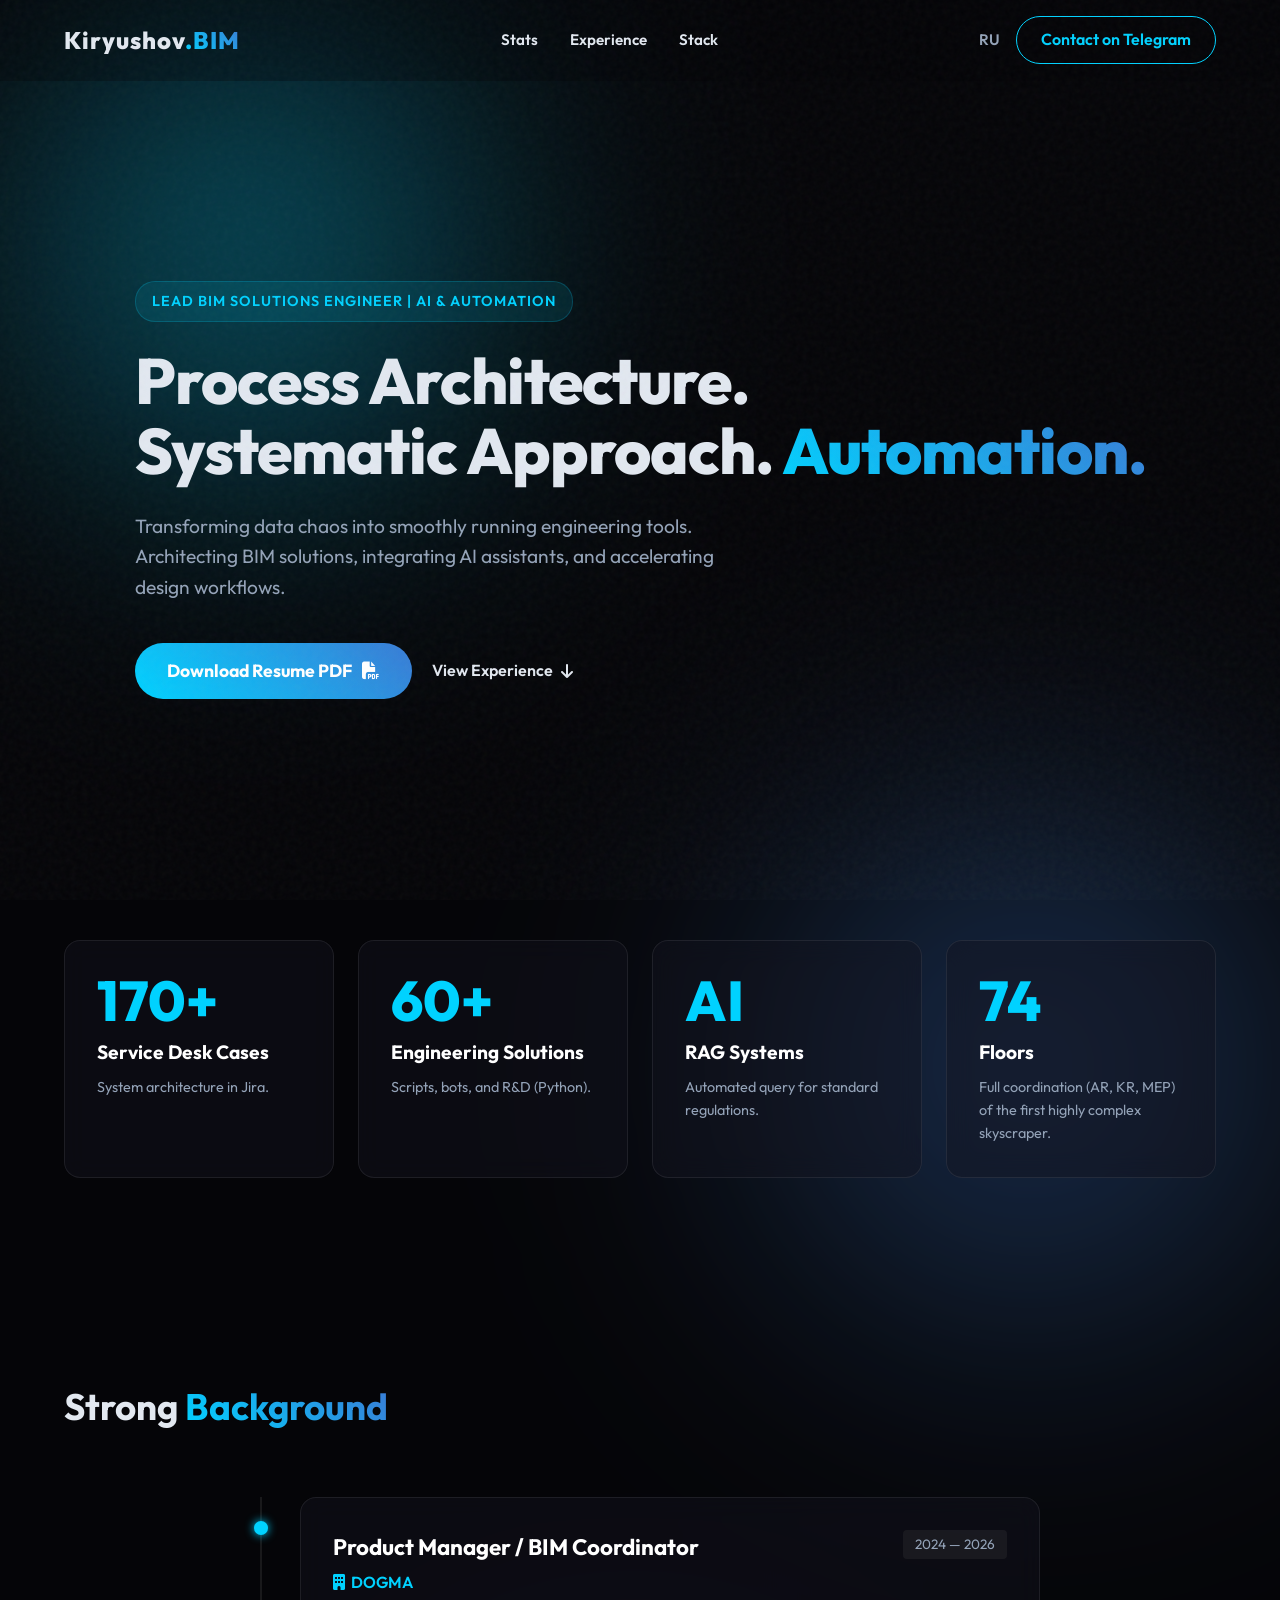
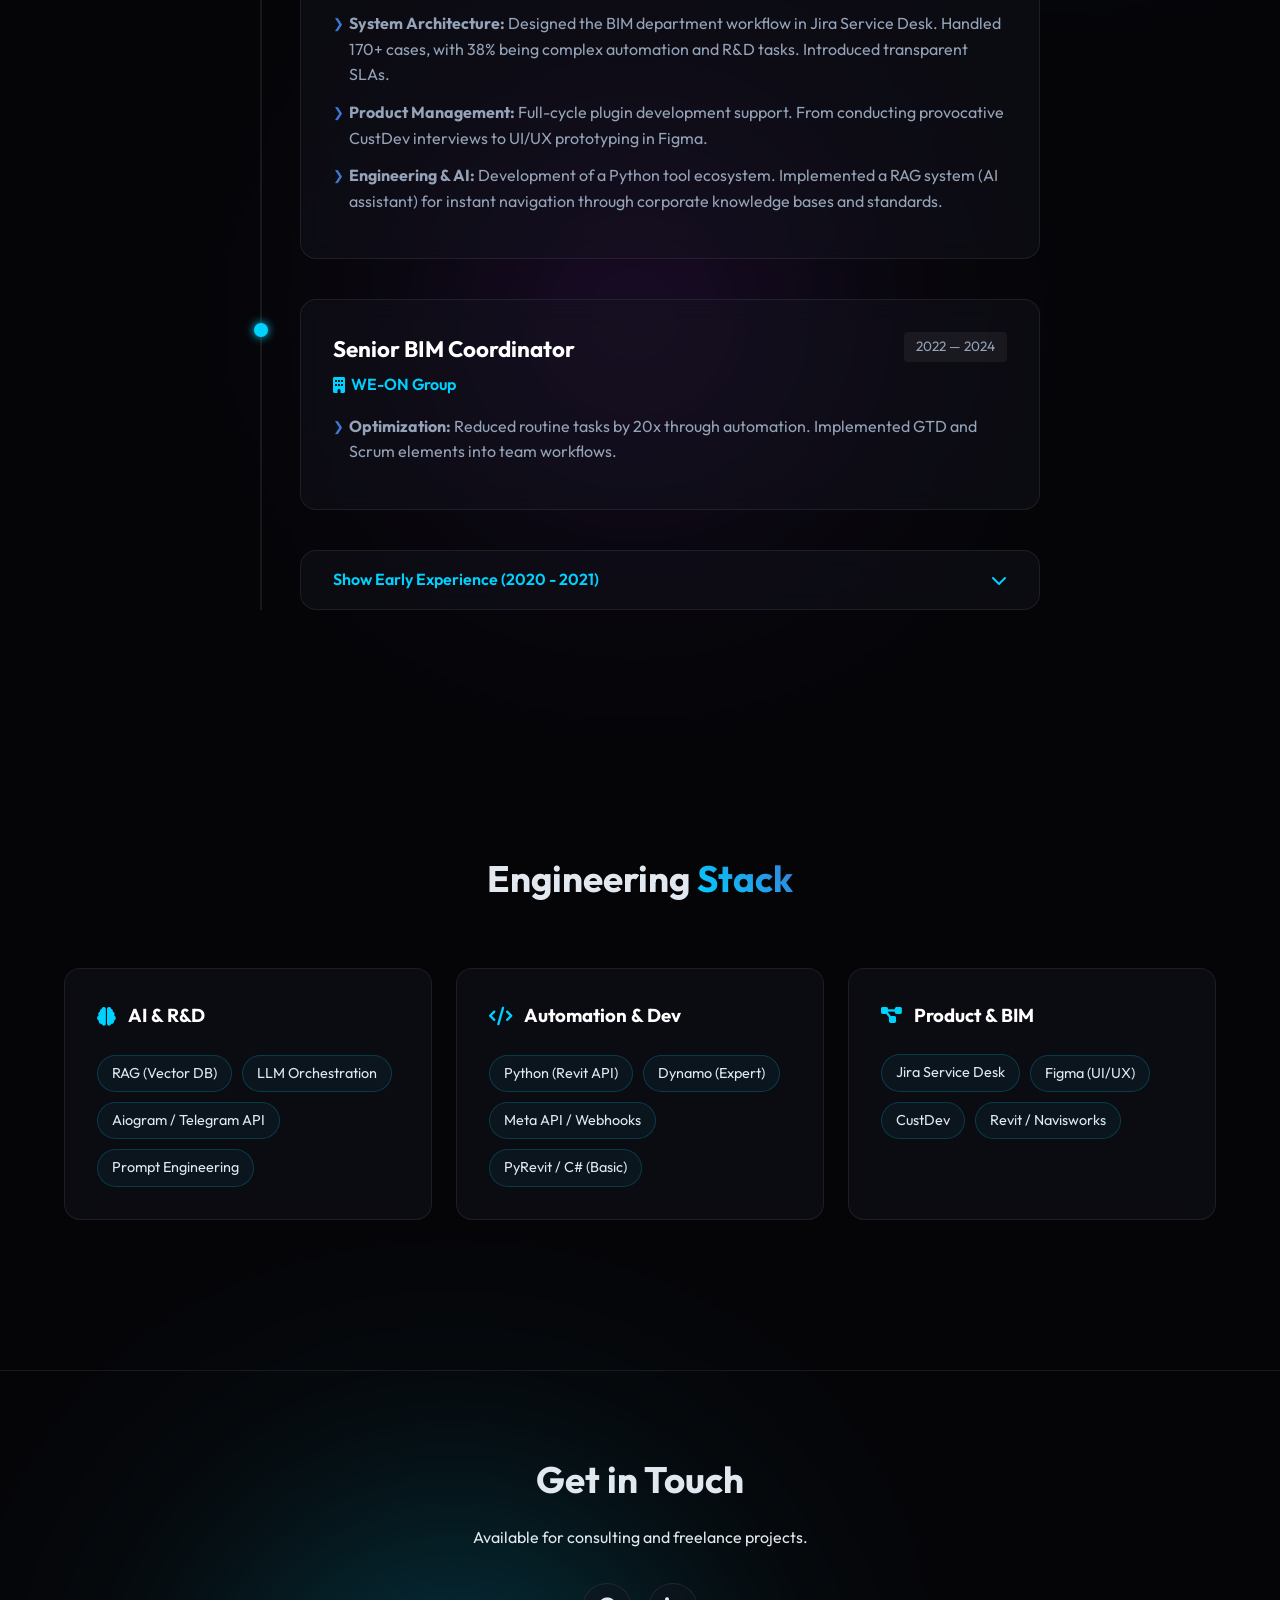
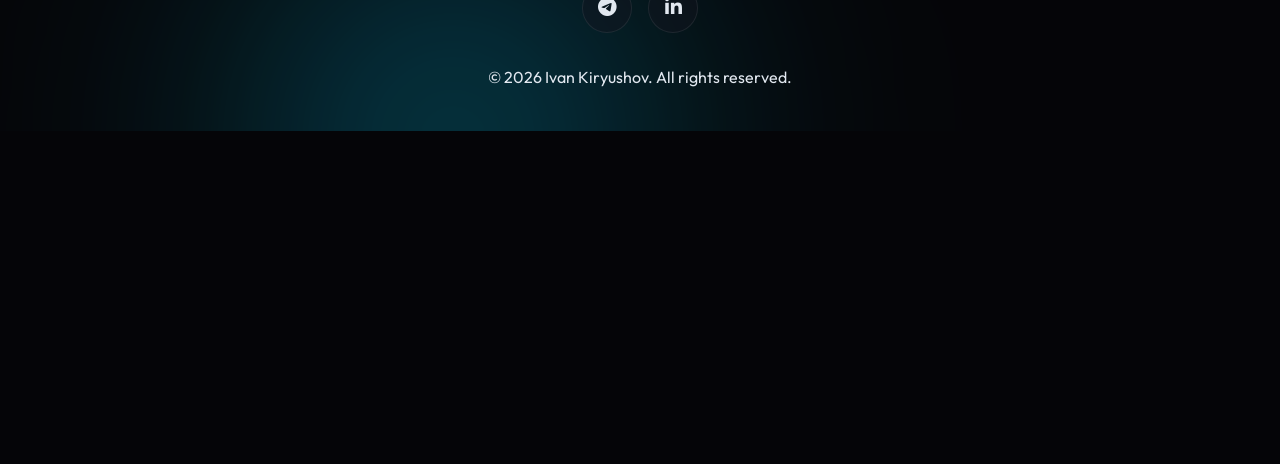
==== en.html @ 95cee2b0 "Enhance visual fx, add noise overlay, fix mobile layout" ====
<!DOCTYPE html>
<html lang="en">

<head>
    <meta charset="UTF-8">
    <meta name="viewport" content="width=device-width, initial-scale=1.0">
    <title>Ivan Kiryushov | Lead BIM Solutions Engineer</title>
    <meta name="description"
        content="Transforming data chaos into efficient BIM systems. Expert in automation and system architecture.">
    <link rel="preconnect" href="https://fonts.googleapis.com">
    <link rel="preconnect" href="https://fonts.gstatic.com" crossorigin>
    <link href="https://fonts.googleapis.com/css2?family=Outfit:wght@300;400;600;800&display=swap" rel="stylesheet">
    <link rel="stylesheet" href="https://cdnjs.cloudflare.com/ajax/libs/font-awesome/6.4.0/css/all.min.css">
    <link rel="stylesheet" href="style.css">
</head>

<body>
    <div class="noise-overlay"></div>
    <!-- Фоновые градиентные пятна для Glassmorphism -->
    <div class="blob blob-1"></div>
    <div class="blob blob-2"></div>
    <div class="blob blob-3"></div>
    <div class="blob blob-4"></div>

    <nav class="glass-nav">
        <div class="container nav-content">
            <div class="logo">Kiryushov<span class="accent">.BIM</span></div>
            <div class="nav-links">
                <a href="#stats">Stats</a>
                <a href="#experience">Experience</a>
                <a href="#skills">Stack</a>
            </div>
            <div style="display: flex; gap: 16px; align-items: center;">
                <a href="index.html" class="lang-switch" style="color: var(--text-muted); text-decoration: none; font-weight: 600; font-size: 0.95rem; transition: color 0.3s;">RU</a>
                <a href="https://t.me/bimivan" target="_blank" class="btn-outline nav-contact"><span class="nav-contact-text">Contact on Telegram</span><i class="fab fa-telegram-plane nav-contact-icon" style="display: none;"></i></a>
            </div>
        </div>
    </nav>

    <header class="hero">
        <div class="container hero-content fade-up">
            <div class="badge">Lead BIM Solutions Engineer | AI & Automation</div>
            <h1>Process Architecture.<br>Systematic Approach. <span class="accent">Automation.</span></h1>
            <p class="subtitle">Transforming data chaos into smoothly running engineering tools. Architecting BIM solutions, integrating AI assistants, and accelerating design workflows.</p>
            <div class="hero-actions">
                <a href="resume.pdf" class="btn-primary" download>Download Resume PDF <i class="fas fa-file-pdf"></i></a>
                <a href="#experience" class="btn-secondary">View Experience <i class="fas fa-arrow-down"></i></a>
            </div>
        </div>
    </header>

    <section id="stats" class="stats">
        <div class="container stats-grid delay-1 fade-up">
            <div class="stat-card glass-card">
                <div class="stat-number">170+</div>
                <div class="stat-label">Service Desk Cases</div>
                <div class="stat-desc">System architecture in Jira.</div>
            </div>
            <div class="stat-card glass-card">
                <div class="stat-number">60+</div>
                <div class="stat-label">Engineering Solutions</div>
                <div class="stat-desc">Scripts, bots, and R&D (Python).</div>
            </div>
            <div class="stat-card glass-card">
                <div class="stat-number">AI</div>
                <div class="stat-label">RAG Systems</div>
                <div class="stat-desc">Automated query for standard regulations.</div>
            </div>
            <div class="stat-card glass-card">
                <div class="stat-number">74</div>
                <div class="stat-label">Floors</div>
                <div class="stat-desc">Full coordination (AR, KR, MEP) of the first highly complex skyscraper.</div>
            </div>
        </div>
    </section>

    <section id="experience" class="experience section-pad">
        <div class="container">
            <h2 class="section-title fade-up">Strong <span class="accent">Background</span></h2>

            <div class="timeline">
                <div class="timeline-item fade-up">
                    <div class="timeline-dot"></div>
                    <div class="glass-card timeline-content">
                        <div class="job-header">
                            <div>
                                <h3>Product Manager / BIM Coordinator</h3>
                                <div class="company"><i class="fas fa-building"></i> DOGMA</div>
                            </div>
                            <div class="period">2024 — 2026</div>
                        </div>
                        <ul class="job-details">
                            <li><strong>System Architecture:</strong> Designed the BIM department workflow in Jira Service Desk. Handled 170+ cases, with 38% being complex automation and R&D tasks. Introduced transparent SLAs.</li>
                            <li><strong>Product Management:</strong> Full-cycle plugin development support. From conducting provocative CustDev interviews to UI/UX prototyping in Figma.</li>
                            <li><strong>Engineering & AI:</strong> Development of a Python tool ecosystem. Implemented a RAG system (AI assistant) for instant navigation through corporate knowledge bases and standards.</li>
                        </ul>
                    </div>
                </div>

                <div class="timeline-item fade-up">
                    <div class="timeline-dot"></div>
                    <div class="glass-card timeline-content">
                        <div class="job-header">
                            <div>
                                <h3>Senior BIM Coordinator</h3>
                                <div class="company"><i class="fas fa-building"></i> WE-ON Group</div>
                            </div>
                            <div class="period">2022 — 2024</div>
                        </div>
                        <ul class="job-details">
                            <li><strong>Optimization:</strong> Reduced routine tasks by 20x through automation. Implemented GTD and Scrum elements into team workflows.</li>
                        </ul>
                    </div>
                </div>

                <details class="timeline-item timeline-details" style="cursor: pointer;">
                    <summary class="glass-card" style="padding: 16px 32px; list-style: none; font-weight: 600; color: var(--accent-blue); display: flex; justify-content: space-between; align-items: center;">
                        <span>Show Early Experience (2020 - 2021)</span>
                        <i class="fas fa-chevron-down"></i>
                    </summary>
                    <div style="margin-top: 20px;">
                        <div class="timeline-dot" style="top: 24px;"></div>
                        <div class="glass-card timeline-content">
                            <div class="job-header">
                                <div>
                                    <h3>BIM Coordinator</h3>
                                    <div class="company"><i class="fas fa-city"></i> Severin Development</div>
                                </div>
                                <div class="period">2020 — 2021</div>
                            </div>
                            <ul class="job-details">
                                <li><strong>Complex Modeling:</strong> Coordination of a 74-story tower (AR, KR, MEP) in Moscow City.</li>
                                <li><strong>R&D / Team Leading:</strong> Development of Scan-to-BIM workflows (point clouds). Task distribution management.</li>
                            </ul>
                        </div>
                    </div>
                </details>
            </div>
        </div>
    </section>

    <section id="skills" class="skills section-pad">
        <div class="container fade-up">
            <h2 class="section-title text-center">Engineering <span class="accent">Stack</span></h2>
            <div class="skills-grid">
                <!-- AI & Automation -->
                <div class="glass-card skill-category">
                    <h3><i class="fas fa-brain"></i> AI & R&D</h3>
                    <div class="skill-tags">
                        <span>RAG (Vector DB)</span>
                        <span>LLM Orchestration</span>
                        <span>Aiogram / Telegram API</span>
                        <span>Prompt Engineering</span>
                    </div>
                </div>
                <!-- Core Dev -->
                <div class="glass-card skill-category">
                    <h3><i class="fas fa-code"></i> Automation & Dev</h3>
                    <div class="skill-tags">
                        <span>Python (Revit API)</span>
                        <span>Dynamo (Expert)</span>
                        <span>Meta API / Webhooks</span>
                        <span>PyRevit / C# (Basic)</span>
                    </div>
                </div>
                <!-- Management -->
                <div class="glass-card skill-category">
                    <h3><i class="fas fa-project-diagram"></i> Product & BIM</h3>
                    <div class="skill-tags">
                        <span>Jira Service Desk</span>
                        <span>Figma (UI/UX)</span>
                        <span>CustDev</span>
                        <span>Revit / Navisworks</span>
                    </div>
                </div>
            </div>
        </div>
    </section>


    <footer class="footer">
        <div class="container footer-content fade-up">
            <div class="footer-cta">
                <h2>Get in Touch</h2>
                <p>Available for consulting and freelance projects.</p>
            </div>
            <div class="social-links">
                <a href="https://t.me/bimivan" target="_blank" class="glass-icon"><i
                        class="fab fa-telegram-plane"></i></a>
                <a href="https://www.linkedin.com/in/ivan-kiryushov-5489a4198/" target="_blank" class="glass-icon"><i
                        class="fab fa-linkedin-in"></i></a>
            </div>
            <div class="copyright">© 2026 Ivan Kiryushov. All rights reserved.</div>
        </div>
    </footer>


    <script src="app.js"></script>
</body>

</html>
---- style.css ----
:root {
    --bg-primary: #050508;
    --accent-blue: #00d2ff;
    --accent-teal: #3a7bd5;
    --text-main: #e2e8f0;
    --text-muted: #94a3b8;
    --glass-border: rgba(255, 255, 255, 0.08);
    --glass-bg: rgba(20, 22, 32, 0.45);
}

* { margin: 0; padding: 0; box-sizing: border-box; }

body {
    font-family: 'Outfit', sans-serif;
    background-color: var(--bg-primary);
    color: var(--text-main);
    line-height: 1.6;
    overflow-x: hidden;
    position: relative;
}

html {
    scroll-behavior: smooth;
    scroll-padding-top: 100px;
    overflow-x: hidden;
    width: 100%;
}

.noise-overlay {
    position: fixed;
    top: 0; left: 0; width: 100vw; height: 100vh;
    pointer-events: none;
    z-index: 9999;
    opacity: 0.04;
    background-image: url("data:image/svg+xml,%3Csvg viewBox='0 0 200 200' xmlns='http://www.w3.org/2000/svg'%3E%3Cfilter id='noiseFilter'%3E%3CfeTurbulence type='fractalNoise' baseFrequency='0.8' numOctaves='3' stitchTiles='stitch'/%3E%3C/filter%3E%3Crect width='100%25' height='100%25' filter='url(%23noiseFilter)'/%3E%3C/svg%3E");
}

/* Background animated blobs for Premium Glassmorphism */
.blob {
    position: absolute;
    filter: blur(120px);
    z-index: -1;
    opacity: 0.8;
    mix-blend-mode: screen;
    pointer-events: none;
}

.blob-1 {
    top: -100px; 
    left: -100px; 
    width: 700px; 
    height: 700px;
    background: radial-gradient(circle, rgba(0, 210, 255, 0.55) 0%, transparent 70%);
    animation: move-1 25s infinite alternate;
}

.blob-2 {
    top: 20%; 
    right: -150px; 
    width: 800px; 
    height: 800px;
    background: radial-gradient(circle, rgba(58, 123, 213, 0.5) 0%, transparent 70%);
    animation: move-2 30s infinite alternate-reverse;
}

.blob-3 {
    bottom: -10%; 
    left: 10%; 
    width: 650px; 
    height: 650px;
    background: radial-gradient(circle, rgba(0, 210, 255, 0.45) 0%, transparent 70%);
    animation: move-3 20s infinite alternate;
}

.blob-4 {
    top: 50%; 
    left: 30%; 
    width: 500px; 
    height: 500px;
    background: radial-gradient(circle, rgba(142, 45, 226, 0.35) 0%, transparent 70%);
    animation: move-1 18s infinite alternate-reverse;
}

@keyframes move-1 {
    0% { transform: translate(0, 0) scale(1) rotate(0deg); }
    100% { transform: translate(100px, 50px) scale(1.2) rotate(45deg); }
}

@keyframes move-2 {
    0% { transform: translate(0, 0) scale(1.1); }
    100% { transform: translate(-150px, 100px) scale(0.9); }
}

@keyframes move-3 {
    0% { transform: translate(0, 100px) scale(0.8); }
    100% { transform: translate(50px, -50px) scale(1.1); }
}


.container { max-width: 1200px; margin: 0 auto; padding: 0 24px; }

.accent {
    color: var(--accent-blue);
    background: -webkit-linear-gradient(45deg, var(--accent-blue), var(--accent-teal));
    -webkit-background-clip: text;
    -webkit-text-fill-color: transparent;
}

h1 { font-size: clamp(2.5rem, 5vw, 4.5rem); font-weight: 800; line-height: 1.1; margin-bottom: 24px; letter-spacing: -1px; }
h2 { font-size: 2.3rem; font-weight: 700; margin-bottom: 40px; }
.section-title { margin-bottom: 60px; }
.text-center { text-align: center; }

/* Glassmorphism Cards */
.glass-card {
    background: var(--glass-bg);
    backdrop-filter: blur(12px);
    -webkit-backdrop-filter: blur(12px);
    border: 1px solid var(--glass-border);
    border-radius: 16px;
    padding: 32px;
    transition: transform 0.3s ease, border-color 0.3s ease, box-shadow 0.3s ease;
}

.glass-card:hover {
    transform: translateY(-5px);
    border-color: rgba(0, 210, 255, 0.3);
    box-shadow: 0 10px 30px rgba(0, 0, 0, 0.5), inset 0 0 0 1px rgba(255,255,255,0.05);
}

/* Nav */
.glass-nav {
    position: fixed; top: 0; left: 0; width: 100%; z-index: 100;
    background: rgba(5, 5, 8, 0.3); border-bottom: 1px solid transparent;
    padding: 16px 0; transition: all 0.3s ease;
}

.nav-content { display: flex; justify-content: space-between; align-items: center; }
.logo { font-size: 1.5rem; font-weight: 800; letter-spacing: 1px; }
.nav-links { display: flex; gap: 32px; }
.nav-links a { color: var(--text-main); text-decoration: none; font-size: 0.95rem; font-weight: 600; transition: color 0.2s; }
.nav-links a:hover { color: var(--accent-blue); }

/* Buttons */
.btn-outline {
    border: 1px solid var(--accent-blue); color: var(--accent-blue);
    padding: 10px 24px; border-radius: 30px; text-decoration: none; font-weight: 600; transition: all 0.3s ease;
}
.btn-outline:hover { background: rgba(0, 210, 255, 0.1); box-shadow: 0 0 15px rgba(0, 210, 255, 0.2); }

.btn-primary {
    background: linear-gradient(45deg, var(--accent-blue), var(--accent-teal));
    color: #fff; padding: 14px 32px; border-radius: 30px; text-decoration: none;
    font-weight: 700; font-size: 1.1rem; display: inline-flex; align-items: center; gap: 10px;
    transition: transform 0.2s, box-shadow 0.2s; border: none;
}
.btn-primary:hover { transform: scale(1.05); box-shadow: 0 0 20px rgba(0, 210, 255, 0.4); }

.btn-secondary { color: var(--text-main); text-decoration: none; display: inline-flex; align-items: center; gap: 8px; font-weight: 600; transition: color 0.2s; }
.btn-secondary:hover { color: var(--accent-blue); }

/* Hero Section */
.hero { min-height: 100vh; display: flex; align-items: center; padding-top: 80px; }
.badge {
    display: inline-block; padding: 8px 16px; border-radius: 20px;
    background: rgba(0, 210, 255, 0.1); color: var(--accent-blue); border: 1px solid rgba(0, 210, 255, 0.2);
    font-size: 0.9rem; font-weight: 600; text-transform: uppercase; letter-spacing: 1px; margin-bottom: 24px;
}
.subtitle { font-size: 1.2rem; color: var(--text-muted); max-width: 600px; margin-bottom: 40px; }
.hero-actions { display: flex; gap: 20px; align-items: center; }

/* Stats */
.stats { padding: 40px 0 100px; }
.stats-grid { display: grid; grid-template-columns: repeat(auto-fit, minmax(240px, 1fr)); gap: 24px; }
.stat-number { font-size: 3.5rem; font-weight: 800; color: var(--accent-blue); line-height: 1; margin-bottom: 8px; }
.stat-label { font-size: 1.2rem; font-weight: 700; margin-bottom: 8px; color: #fff; }
.stat-desc { color: var(--text-muted); font-size: 0.9rem; }

/* Experience */
.section-pad { padding: 100px 0; }
.timeline { position: relative; max-width: 800px; margin: 0 auto; }
.timeline::before { content: ''; position: absolute; top: 0; bottom: 0; left: 20px; width: 2px; background: var(--glass-border); }
.timeline-item { position: relative; padding-left: 60px; margin-bottom: 40px; }
.timeline-dot {
    position: absolute; left: 14px; top: 24px; width: 14px; height: 14px; border-radius: 50%;
    background: var(--accent-blue); box-shadow: 0 0 10px var(--accent-blue);
}
.job-header { display: flex; justify-content: space-between; align-items: flex-start; margin-bottom: 16px; flex-wrap: wrap; gap: 10px; }
.job-header h3 { font-size: 1.4rem; color: #fff; margin-bottom: 4px; }
.company { color: var(--accent-blue); font-weight: 600; display: flex; align-items: center; gap: 6px; }
.period { background: rgba(255, 255, 255, 0.05); padding: 4px 12px; border-radius: 4px; font-size: 0.85rem; color: var(--text-muted); }
.job-details { list-style-type: none; }
.job-details li { margin-bottom: 12px; color: var(--text-muted); position: relative; padding-left: 16px; }
.job-details li::before { content: '❯'; position: absolute; left: 0; color: var(--accent-teal); font-size: 0.8rem; top: 2px; }

/* Skills */
.skills-grid { display: grid; grid-template-columns: repeat(auto-fit, minmax(300px, 1fr)); gap: 24px; }
.skill-category h3 { display: flex; align-items: center; gap: 12px; margin-bottom: 24px; color: #fff; }
.skill-category h3 i { color: var(--accent-blue); }
.skill-tags { display: flex; flex-wrap: wrap; gap: 10px; }
.skill-tags span {
    background: rgba(0, 210, 255, 0.05); border: 1px solid rgba(0, 210, 255, 0.2); padding: 6px 14px;
    border-radius: 20px; font-size: 0.9rem; color: #e2e8f0; transition: all 0.2s;
}
.skill-tags span:hover { background: rgba(0, 210, 255, 0.15); border-color: var(--accent-blue); transform: translateY(-2px); }

/* Footer */
.footer { border-top: 1px solid var(--glass-border); padding: 80px 0 40px; margin-top: 50px; text-align: center; }
.footer-cta h2 { margin-bottom: 16px; }
.social-links { display: flex; justify-content: center; gap: 16px; margin: 32px 0; }
.glass-icon {
    width: 50px; height: 50px; display: flex; align-items: center; justify-content: center;
    border-radius: 50%; background: var(--glass-bg); border: 1px solid var(--glass-border);
    color: var(--text-main); font-size: 1.2rem; text-decoration: none; transition: all 0.3s ease;
}
.glass-icon:hover { color: var(--accent-blue); border-color: var(--accent-blue); transform: translateY(-3px); box-shadow: 0 5px 15px rgba(0, 210, 255, 0.2); }

/* Animations - Reveal Scroll */
.fade-up { opacity: 0; transform: translateY(30px); transition: opacity 0.8s cubic-bezier(0.16, 1, 0.3, 1), transform 0.8s cubic-bezier(0.16, 1, 0.3, 1); }
.fade-up.visible { opacity: 1; transform: translateY(0); }
.delay-1 { transition-delay: 0.2s; }

/* Responsive adjustments */
@media (max-width: 768px) {
    .nav-links { display: none; }
    .nav-contact { padding: 0; width: 44px; height: 44px; border-radius: 50%; display: flex; justify-content: center; align-items: center; border: 1px solid var(--accent-blue); }
    .nav-contact-text { display: none; }
    .nav-contact-icon { display: block !important; font-size: 1.2rem; }
    .hero { text-align: center; padding-top: 120px; }
    .subtitle { margin: 0 auto 40px; }
    .hero-actions { flex-direction: column; justify-content: center; width: 100%; }
    .hero-actions .btn-primary, .hero-actions .btn-secondary { width: 100%; justify-content: center; }
    .timeline::before { left: 0; }
    .timeline-item { padding-left: 24px; }
    .timeline-dot { left: -6px; }
    .stats-grid { grid-template-columns: 1fr; }
}
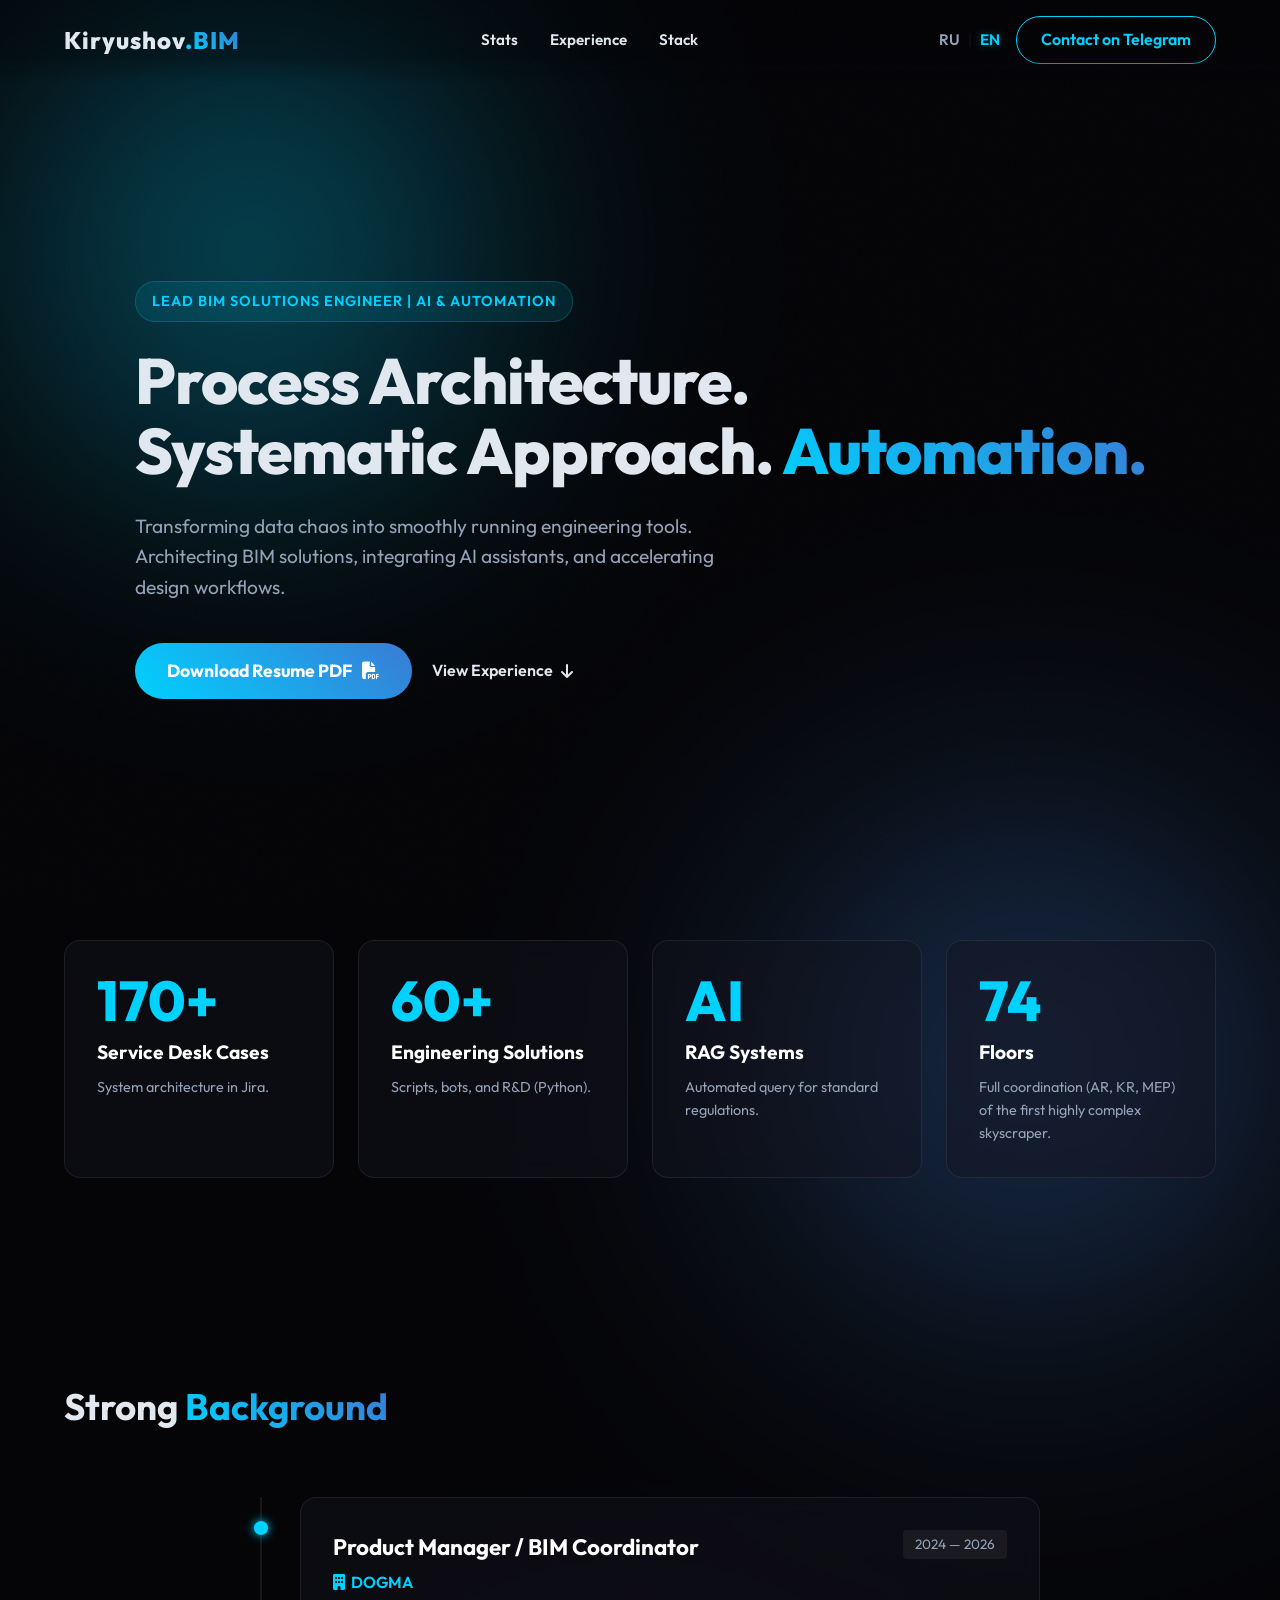
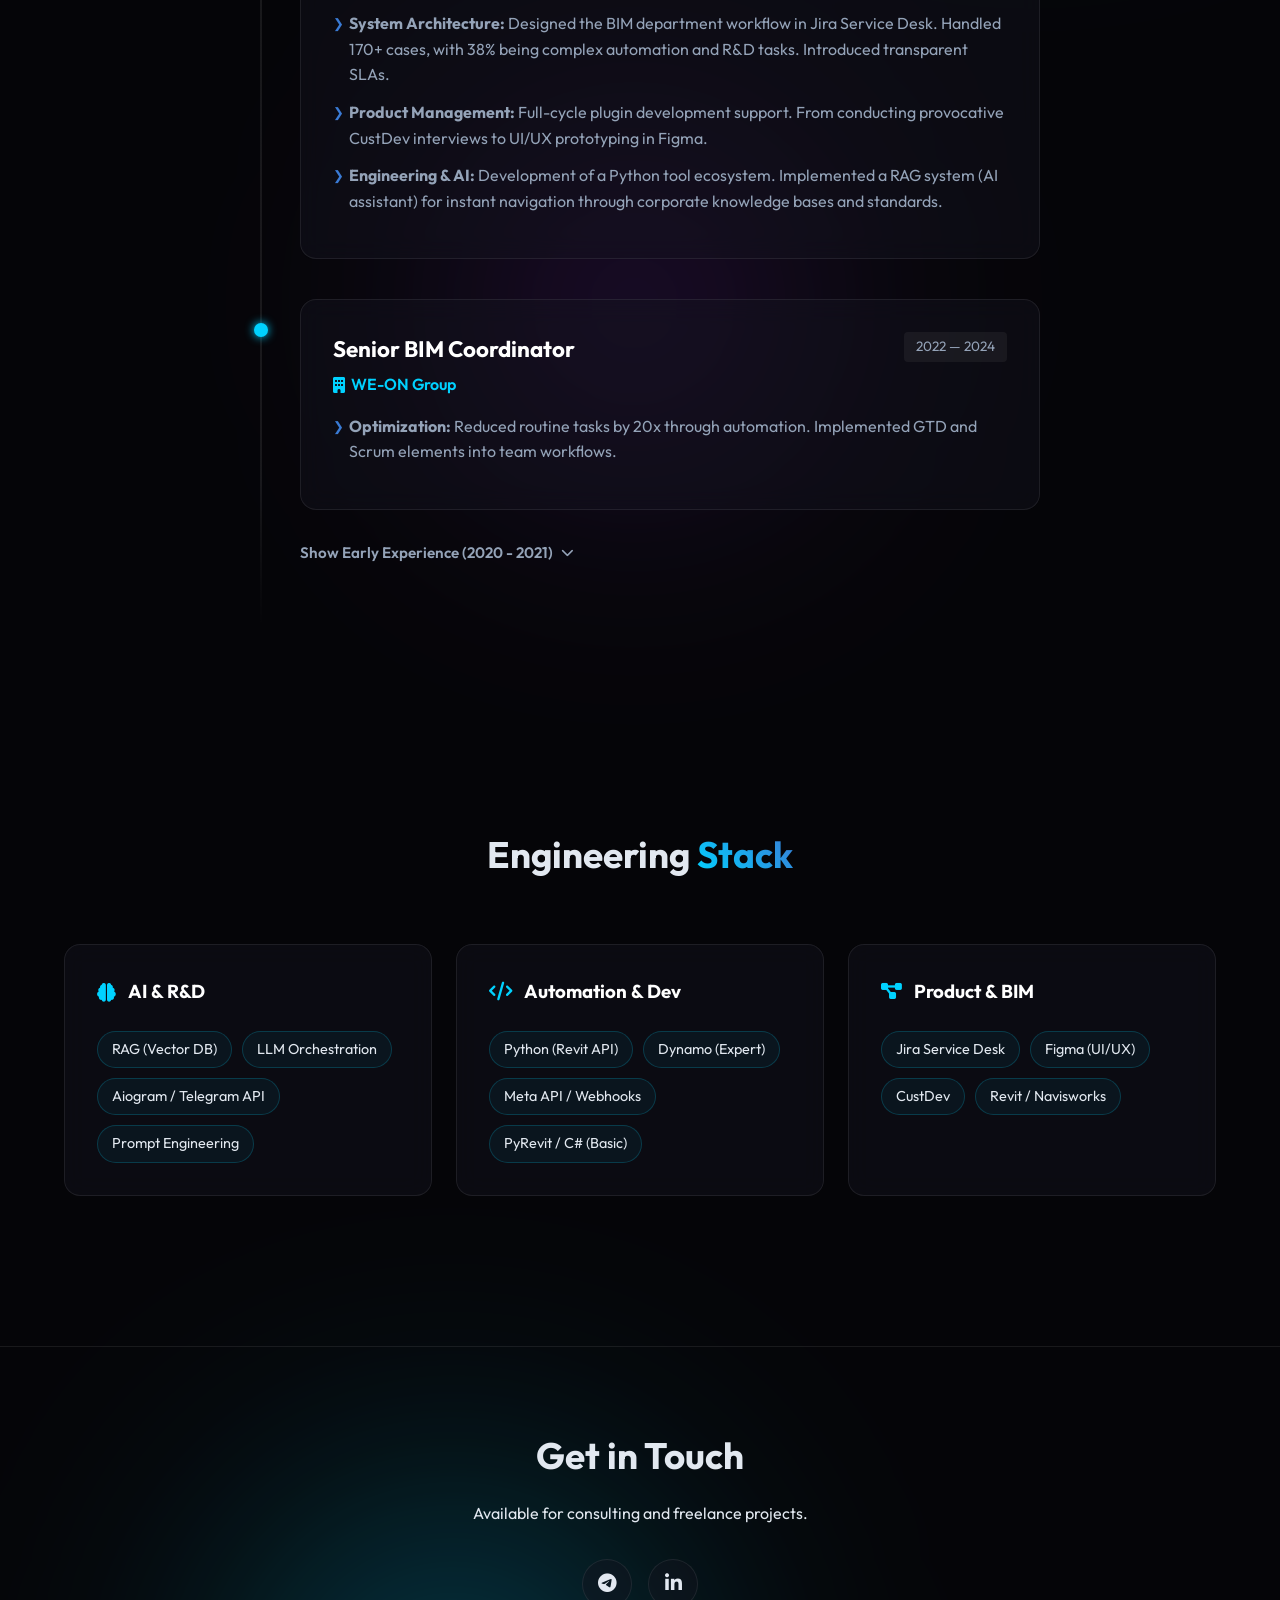
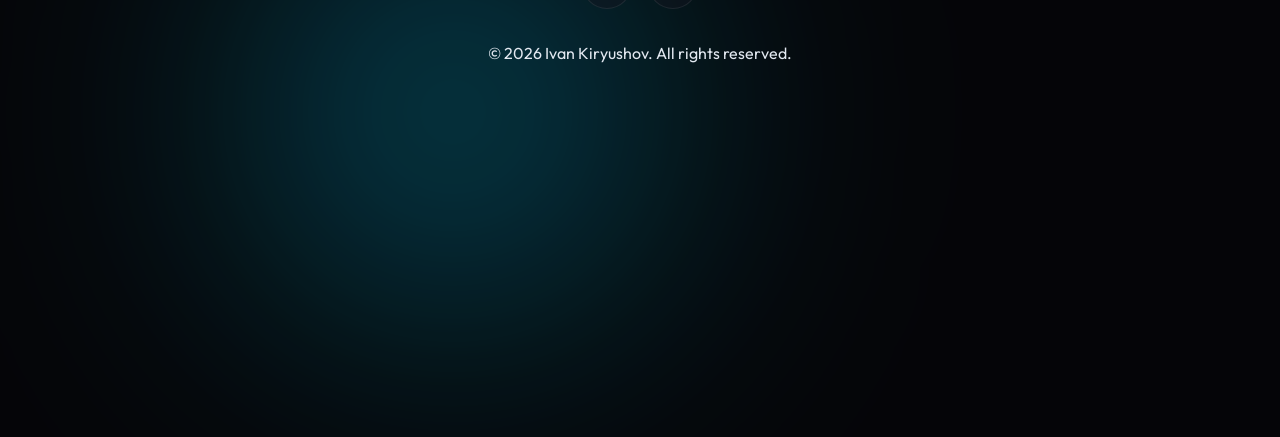
==== commit 80c4f47f: "Финальный редизайн UI: исправление скролла, облегчение блюра шапки, новый переключатель RU/EN и текс" ====
--- a/en.html
+++ b/en.html
@@ -31,7 +31,11 @@
                 <a href="#skills">Stack</a>
             </div>
             <div style="display: flex; gap: 16px; align-items: center;">
-                <a href="index.html" class="lang-switch" style="color: var(--text-muted); text-decoration: none; font-weight: 600; font-size: 0.95rem; transition: color 0.3s;">RU</a>
+                <div class="lang-switch-container">
+                    <a href="index.html" class="lang-link">RU</a>
+                    <span class="lang-sep">|</span>
+                    <a href="en.html" class="lang-link active">EN</a>
+                </div>
                 <a href="https://t.me/bimivan" target="_blank" class="btn-outline nav-contact"><span class="nav-contact-text">Contact on Telegram</span><i class="fab fa-telegram-plane nav-contact-icon" style="display: none;"></i></a>
             </div>
         </div>
@@ -113,12 +117,12 @@
                     </div>
                 </div>
 
-                <details class="timeline-item timeline-details" style="cursor: pointer;">
-                    <summary class="glass-card" style="padding: 16px 32px; list-style: none; font-weight: 600; color: var(--accent-blue); display: flex; justify-content: space-between; align-items: center;">
+                <details class="timeline-item timeline-details" style="cursor: pointer; margin-top: -10px;">
+                    <summary style="list-style: none; color: var(--text-muted); font-weight: 600; font-size: 0.95rem; transition: color 0.3s; display: inline-flex; align-items: center; gap: 8px;" onmouseover="this.style.color='var(--accent-blue)'" onmouseout="this.style.color='var(--text-muted)'">
                         <span>Show Early Experience (2020 - 2021)</span>
-                        <i class="fas fa-chevron-down"></i>
+                        <i class="fas fa-chevron-down" style="font-size: 0.8rem;"></i>
                     </summary>
-                    <div style="margin-top: 20px;">
+                    <div style="margin-top: 24px;">
                         <div class="timeline-dot" style="top: 24px;"></div>
                         <div class="glass-card timeline-content">
                             <div class="job-header">
--- a/style.css
+++ b/style.css
@@ -10,20 +10,19 @@
 
 * { margin: 0; padding: 0; box-sizing: border-box; }
 
+html {
+    scroll-behavior: smooth;
+    scroll-padding-top: 100px;
+}
+
 body {
     font-family: 'Outfit', sans-serif;
     background-color: var(--bg-primary);
     color: var(--text-main);
     line-height: 1.6;
     overflow-x: hidden;
+    max-width: 100vw;
     position: relative;
-}
-
-html {
-    scroll-behavior: smooth;
-    scroll-padding-top: 100px;
-    overflow-x: hidden;
-    width: 100%;
 }
 
 .noise-overlay {
@@ -31,8 +30,9 @@
     top: 0; left: 0; width: 100vw; height: 100vh;
     pointer-events: none;
     z-index: 9999;
-    opacity: 0.04;
-    background-image: url("data:image/svg+xml,%3Csvg viewBox='0 0 200 200' xmlns='http://www.w3.org/2000/svg'%3E%3Cfilter id='noiseFilter'%3E%3CfeTurbulence type='fractalNoise' baseFrequency='0.8' numOctaves='3' stitchTiles='stitch'/%3E%3C/filter%3E%3Crect width='100%25' height='100%25' filter='url(%23noiseFilter)'/%3E%3C/svg%3E");
+    opacity: 0.02;
+    background-image: url("data:image/svg+xml,%3Csvg viewBox='0 0 200 200' xmlns='http://www.w3.org/2000/svg'%3E%3Cfilter id='noiseFilter'%3E%3CfeTurbulence type='turbulence' baseFrequency='0.45' numOctaves='3' stitchTiles='stitch'/%3E%3C/filter%3E%3Crect width='100%25' height='100%25' filter='url(%23noiseFilter)'/%3E%3C/svg%3E");
+    background-size: 150px 150px;
 }
 
 /* Background animated blobs for Premium Glassmorphism */
@@ -131,8 +131,13 @@
 /* Nav */
 .glass-nav {
     position: fixed; top: 0; left: 0; width: 100%; z-index: 100;
-    background: rgba(5, 5, 8, 0.3); border-bottom: 1px solid transparent;
+    background: rgba(5, 5, 8, 0.4); 
+    backdrop-filter: blur(8px);
+    -webkit-backdrop-filter: blur(8px);
     padding: 16px 0; transition: all 0.3s ease;
+    box-shadow: 0 4px 30px rgba(0, 0, 0, 0.1);
+    mask-image: linear-gradient(to bottom, black 70%, transparent 100%);
+    -webkit-mask-image: linear-gradient(to bottom, black 70%, transparent 100%);
 }
 
 .nav-content { display: flex; justify-content: space-between; align-items: center; }
@@ -140,6 +145,12 @@
 .nav-links { display: flex; gap: 32px; }
 .nav-links a { color: var(--text-main); text-decoration: none; font-size: 0.95rem; font-weight: 600; transition: color 0.2s; }
 .nav-links a:hover { color: var(--accent-blue); }
+
+.lang-switch-container { display: flex; align-items: center; gap: 8px; font-weight: 600; font-size: 0.95rem; }
+.lang-link { color: var(--text-muted); text-decoration: none; transition: color 0.3s; }
+.lang-link:hover { color: var(--text-main); }
+.lang-link.active { color: var(--accent-blue); text-shadow: 0 0 10px rgba(0, 210, 255, 0.4); pointer-events: none; }
+.lang-sep { color: var(--glass-border); font-weight: 300; }
 
 /* Buttons */
 .btn-outline {
@@ -178,8 +189,8 @@
 
 /* Experience */
 .section-pad { padding: 100px 0; }
-.timeline { position: relative; max-width: 800px; margin: 0 auto; }
-.timeline::before { content: ''; position: absolute; top: 0; bottom: 0; left: 20px; width: 2px; background: var(--glass-border); }
+.timeline { position: relative; max-width: 800px; margin: 0 auto; padding-bottom: 20px;}
+.timeline::before { content: ''; position: absolute; top: 0; bottom: 0; left: 20px; width: 2px; background: linear-gradient(to bottom, var(--glass-border) 80%, transparent); }
 .timeline-item { position: relative; padding-left: 60px; margin-bottom: 40px; }
 .timeline-dot {
     position: absolute; left: 14px; top: 24px; width: 14px; height: 14px; border-radius: 50%;
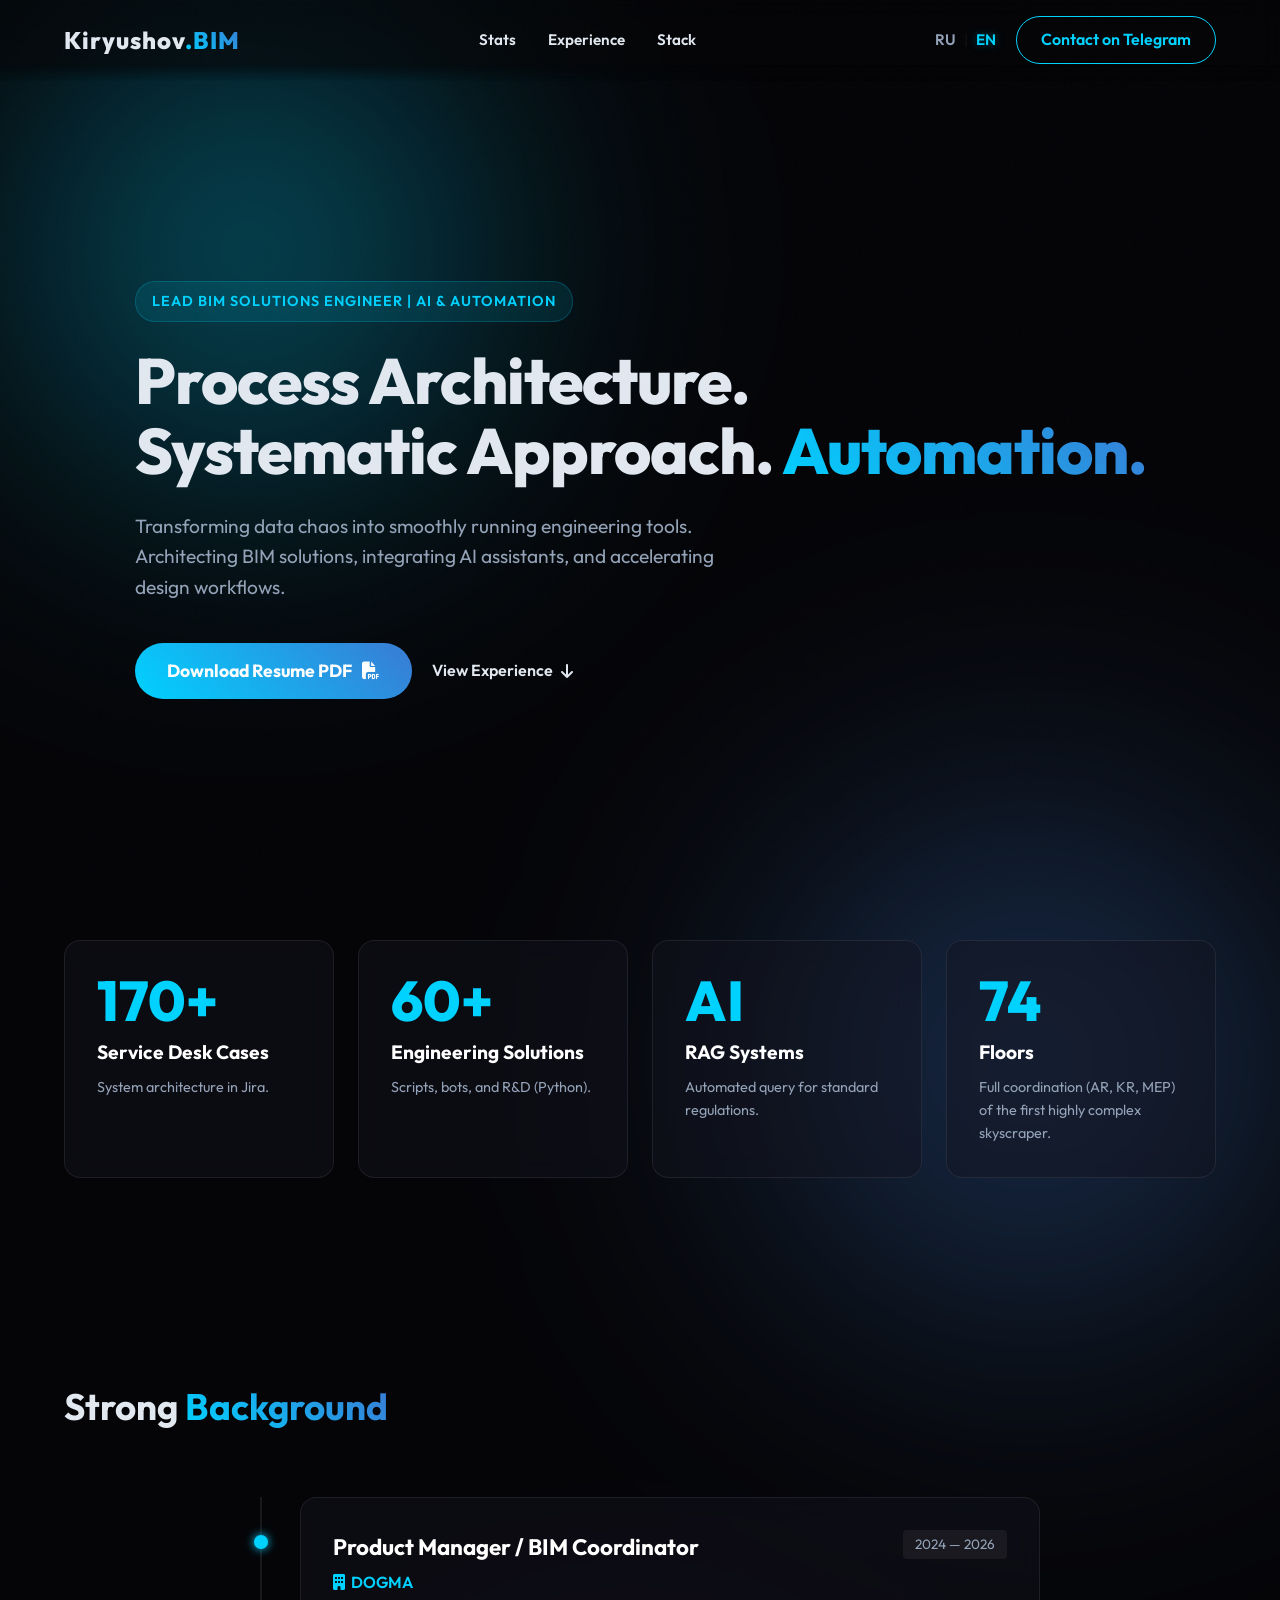
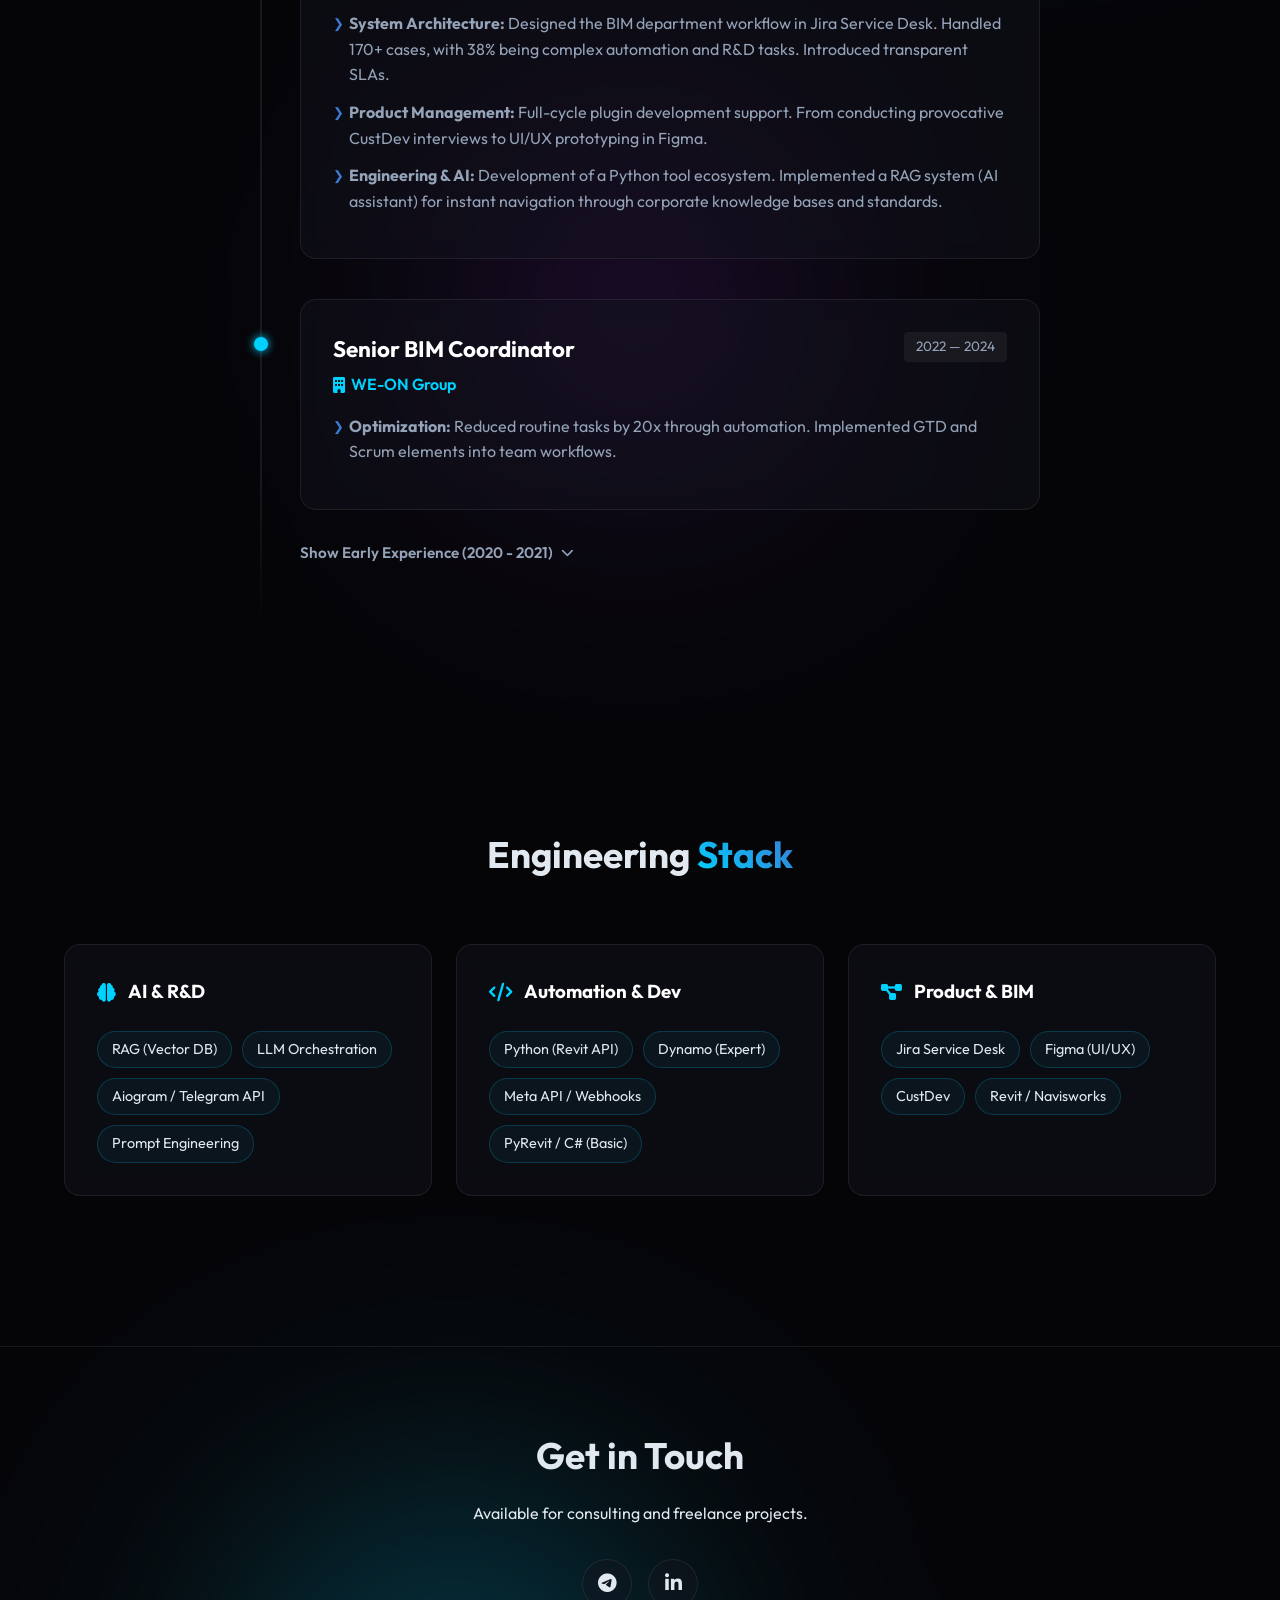
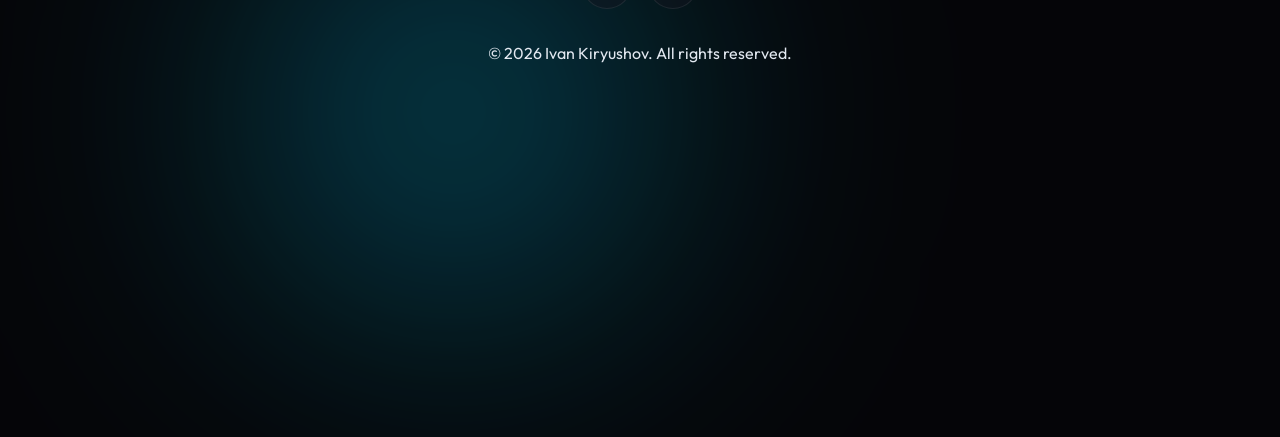
==== commit b04b4687: "fix: Фикс мобильной верстки, полировка Glassmorphism и синхронизация контента с резюме" ====
--- a/en.html
+++ b/en.html
@@ -30,20 +30,23 @@
                 <a href="#experience">Experience</a>
                 <a href="#skills">Stack</a>
             </div>
-            <div style="display: flex; gap: 16px; align-items: center;">
+            <div class="nav-right">
                 <div class="lang-switch-container">
                     <a href="index.html" class="lang-link">RU</a>
                     <span class="lang-sep">|</span>
                     <a href="en.html" class="lang-link active">EN</a>
                 </div>
-                <a href="https://t.me/bimivan" target="_blank" class="btn-outline nav-contact"><span class="nav-contact-text">Contact on Telegram</span><i class="fab fa-telegram-plane nav-contact-icon" style="display: none;"></i></a>
+                <a href="https://t.me/bimivan" target="_blank" class="btn-outline nav-contact">
+                    <span class="nav-contact-text">Contact on Telegram</span>
+                    <i class="fab fa-telegram-plane nav-contact-icon" style="display: none;"></i>
+                </a>
             </div>
         </div>
     </nav>
 
     <header class="hero">
         <div class="container hero-content fade-up">
-            <div class="badge">Lead BIM Solutions Engineer | AI & Automation</div>
+            <div class="hero-tag">Lead BIM Solutions Engineer | AI & Automation</div>
             <h1>Process Architecture.<br>Systematic Approach. <span class="accent">Automation.</span></h1>
             <p class="subtitle">Transforming data chaos into smoothly running engineering tools. Architecting BIM solutions, integrating AI assistants, and accelerating design workflows.</p>
             <div class="hero-actions">
@@ -123,7 +126,7 @@
                         <i class="fas fa-chevron-down" style="font-size: 0.8rem;"></i>
                     </summary>
                     <div style="margin-top: 24px;">
-                        <div class="timeline-dot" style="top: 24px;"></div>
+                        <div class="timeline-dot" style="top: 92px;"></div>
                         <div class="glass-card timeline-content">
                             <div class="job-header">
                                 <div>
--- a/style.css
+++ b/style.css
@@ -8,7 +8,12 @@
     --glass-bg: rgba(20, 22, 32, 0.45);
 }
 
-* { margin: 0; padding: 0; box-sizing: border-box; }
+* { 
+    margin: 0; 
+    padding: 0; 
+    box-sizing: border-box; 
+    -webkit-font-smoothing: antialiased;
+}
 
 html {
     scroll-behavior: smooth;
@@ -21,8 +26,8 @@
     color: var(--text-main);
     line-height: 1.6;
     overflow-x: hidden;
-    max-width: 100vw;
     position: relative;
+    margin: 0;
 }
 
 .noise-overlay {
@@ -130,23 +135,25 @@
 
 /* Nav */
 .glass-nav {
-    position: fixed; top: 0; left: 0; width: 100%; z-index: 100;
-    background: rgba(5, 5, 8, 0.4); 
-    backdrop-filter: blur(8px);
-    -webkit-backdrop-filter: blur(8px);
+    position: fixed; top: 0; left: 0; width: 100%; z-index: 1000;
+    background: rgba(5, 5, 8, 0.6) !important; 
+    backdrop-filter: blur(12px) !important;
+    -webkit-backdrop-filter: blur(12px) !important;
     padding: 16px 0; transition: all 0.3s ease;
-    box-shadow: 0 4px 30px rgba(0, 0, 0, 0.1);
-    mask-image: linear-gradient(to bottom, black 70%, transparent 100%);
-    -webkit-mask-image: linear-gradient(to bottom, black 70%, transparent 100%);
-}
-
-.nav-content { display: flex; justify-content: space-between; align-items: center; }
-.logo { font-size: 1.5rem; font-weight: 800; letter-spacing: 1px; }
+    box-shadow: 0 4px 30px rgba(0, 0, 0, 0.3);
+    mask-image: linear-gradient(to bottom, black 80%, transparent 100%);
+    -webkit-mask-image: linear-gradient(to bottom, black 80%, transparent 100%);
+    border-bottom: none;
+}
+
+.nav-content { display: flex; justify-content: space-between; align-items: center; width: 100%; }
+.nav-right { display: flex; align-items: center; gap: 20px; }
+.logo { font-size: 1.5rem; font-weight: 800; letter-spacing: 1px; flex-shrink: 0; }
 .nav-links { display: flex; gap: 32px; }
 .nav-links a { color: var(--text-main); text-decoration: none; font-size: 0.95rem; font-weight: 600; transition: color 0.2s; }
 .nav-links a:hover { color: var(--accent-blue); }
 
-.lang-switch-container { display: flex; align-items: center; gap: 8px; font-weight: 600; font-size: 0.95rem; }
+.lang-switch-container { display: flex; align-items: center; gap: 8px; font-weight: 600; font-size: 0.95rem; flex-shrink: 0; }
 .lang-link { color: var(--text-muted); text-decoration: none; transition: color 0.3s; }
 .lang-link:hover { color: var(--text-main); }
 .lang-link.active { color: var(--accent-blue); text-shadow: 0 0 10px rgba(0, 210, 255, 0.4); pointer-events: none; }
@@ -171,8 +178,15 @@
 .btn-secondary:hover { color: var(--accent-blue); }
 
 /* Hero Section */
-.hero { min-height: 100vh; display: flex; align-items: center; padding-top: 80px; }
-.badge {
+.hero {
+    display: flex;
+    align-items: center;
+    min-height: 100vh;
+    padding-top: 140px;
+    padding-bottom: 60px;
+    position: relative;
+}
+.hero-tag {
     display: inline-block; padding: 8px 16px; border-radius: 20px;
     background: rgba(0, 210, 255, 0.1); color: var(--accent-blue); border: 1px solid rgba(0, 210, 255, 0.2);
     font-size: 0.9rem; font-weight: 600; text-transform: uppercase; letter-spacing: 1px; margin-bottom: 24px;
@@ -193,7 +207,7 @@
 .timeline::before { content: ''; position: absolute; top: 0; bottom: 0; left: 20px; width: 2px; background: linear-gradient(to bottom, var(--glass-border) 80%, transparent); }
 .timeline-item { position: relative; padding-left: 60px; margin-bottom: 40px; }
 .timeline-dot {
-    position: absolute; left: 14px; top: 24px; width: 14px; height: 14px; border-radius: 50%;
+    position: absolute; left: 14px; top: 38px; width: 14px; height: 14px; border-radius: 50%;
     background: var(--accent-blue); box-shadow: 0 0 10px var(--accent-blue);
 }
 .job-header { display: flex; justify-content: space-between; align-items: flex-start; margin-bottom: 16px; flex-wrap: wrap; gap: 10px; }
@@ -233,16 +247,31 @@
 
 /* Responsive adjustments */
 @media (max-width: 768px) {
-    .nav-links { display: none; }
-    .nav-contact { padding: 0; width: 44px; height: 44px; border-radius: 50%; display: flex; justify-content: center; align-items: center; border: 1px solid var(--accent-blue); }
-    .nav-contact-text { display: none; }
-    .nav-contact-icon { display: block !important; font-size: 1.2rem; }
-    .hero { text-align: center; padding-top: 120px; }
-    .subtitle { margin: 0 auto 40px; }
-    .hero-actions { flex-direction: column; justify-content: center; width: 100%; }
-    .hero-actions .btn-primary, .hero-actions .btn-secondary { width: 100%; justify-content: center; }
+    .container { padding: 0 20px; width: 100%; }
+    .nav-links { display: none !important; }
+    .nav-content { display: flex; justify-content: space-between; align-items: center; width: 100%; }
+    .logo { font-size: 1.2rem; margin-right: auto; }
+    
+    .nav-right { display: flex !important; align-items: center; gap: 12px; }
+    .lang-switch-container { display: flex; align-items: center; gap: 4px; font-size: 0.85rem; }
+    .nav-contact { padding: 0; width: 38px; height: 38px; border-radius: 50%; display: flex !important; justify-content: center; align-items: center; background: rgba(0, 210, 255, 0.1); border: 1px solid var(--accent-blue); }
+    .nav-contact-text { display: none !important; }
+    .nav-contact-icon { display: block !important; font-size: 1rem; }
+    
+    .glass-nav { background: rgba(5, 5, 8, 0.85) !important; padding: 12px 0; mask-image: linear-gradient(to bottom, black 88%, transparent 100%); -webkit-mask-image: linear-gradient(to bottom, black 88%, transparent 100%); border-bottom: none; }
+    
+    .hero { text-align: center; padding-top: 120px; padding-bottom: 40px; min-height: auto; display: flex; flex-direction: column; justify-content: center; align-items: center; }
+    .hero-tag { display: table !important; margin: 0 auto 20px !important; font-size: 0.75rem; padding: 6px 14px; }
+    .hero h1 { font-size: 2.2rem; line-height: 1.2; margin-bottom: 20px; }
+    .subtitle { margin: 0 auto 30px; font-size: 1rem; line-height: 1.5; }
+    .hero-actions { display: flex; flex-direction: column; gap: 15px; width: 100%; align-items: center; justify-content: center; }
+    .hero-actions .btn-primary, .hero-actions .btn-secondary { width: 100%; max-width: 280px; justify-content: center; }
+    
+    .timeline { padding-top: 20px; }
     .timeline::before { left: 0; }
-    .timeline-item { padding-left: 24px; }
-    .timeline-dot { left: -6px; }
-    .stats-grid { grid-template-columns: 1fr; }
-}
+    .timeline-item { padding-left: 24px; margin-bottom: 32px; }
+    .timeline-dot { left: -6px; top: 38px; }
+    .stats-grid { grid-template-columns: 1fr; gap: 16px; }
+    .section-pad { padding: 40px 0; }
+    .stat-number { font-size: 3rem; }
+}
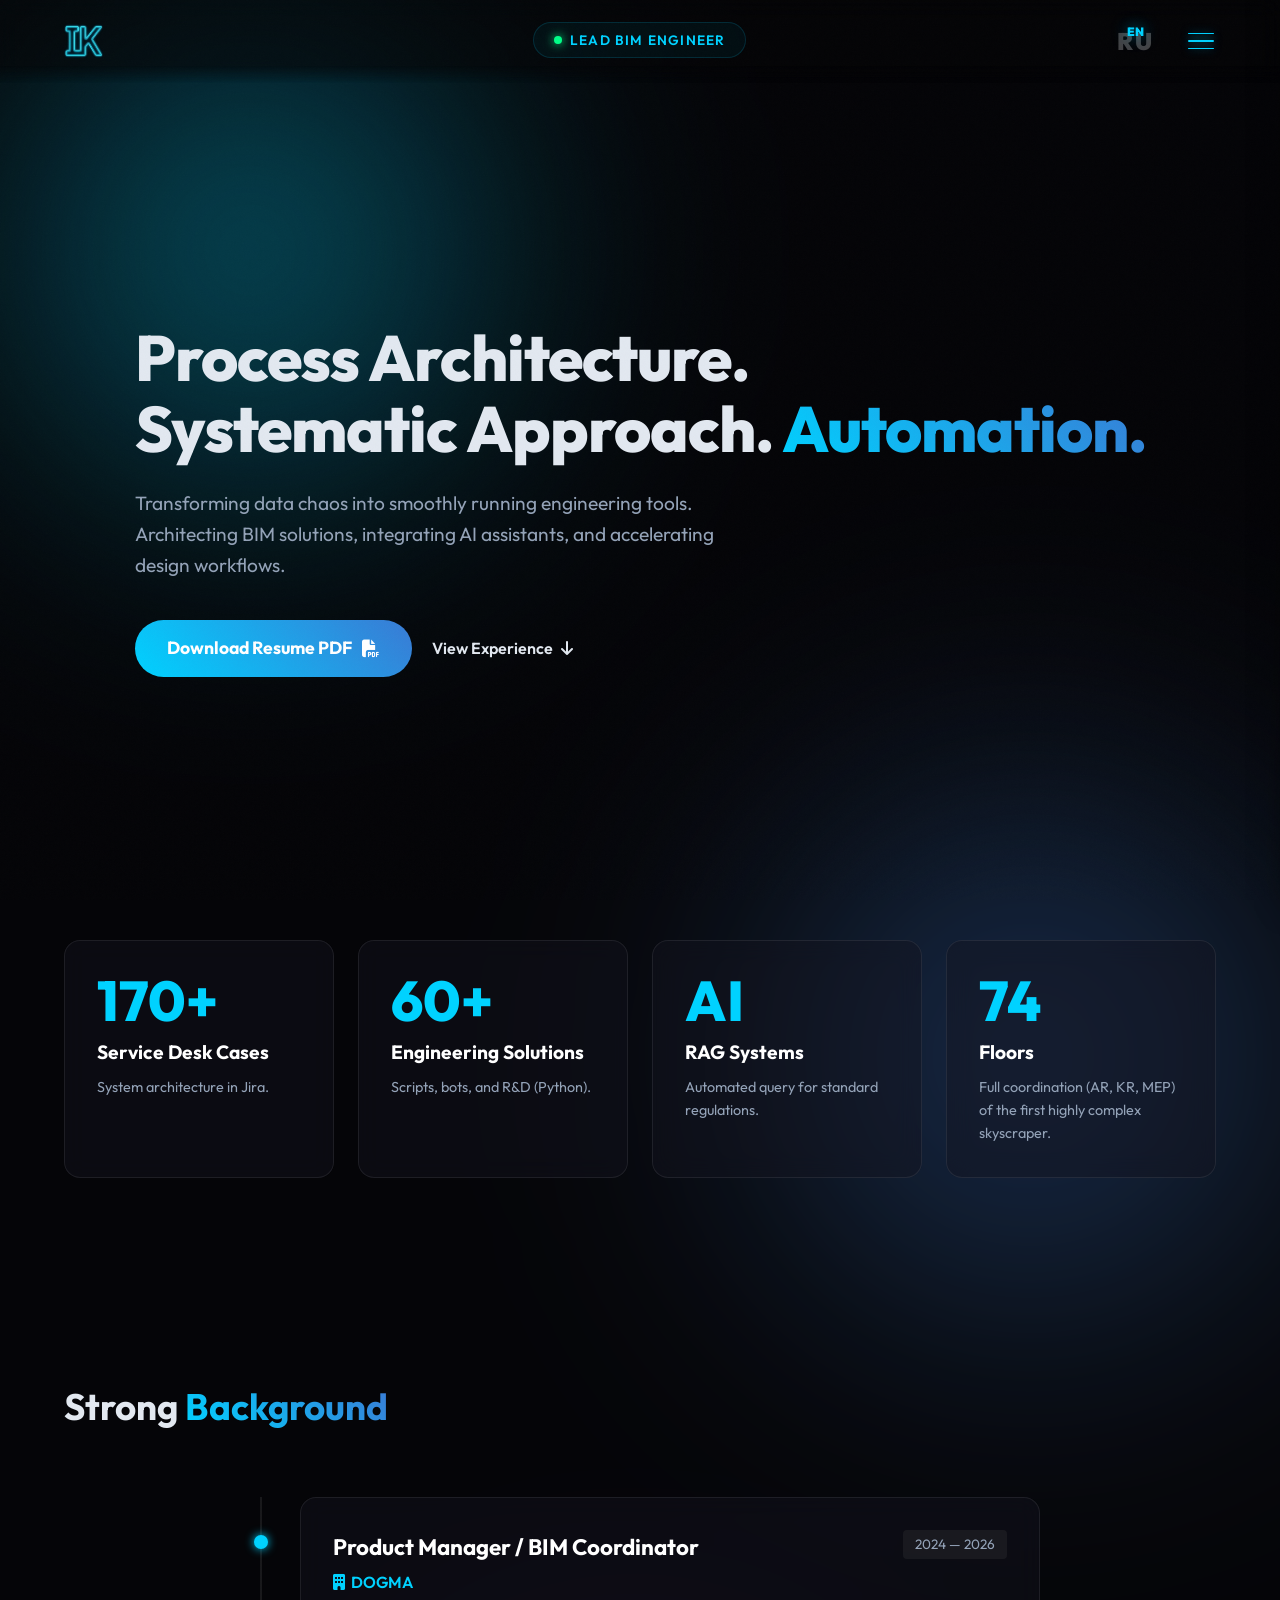
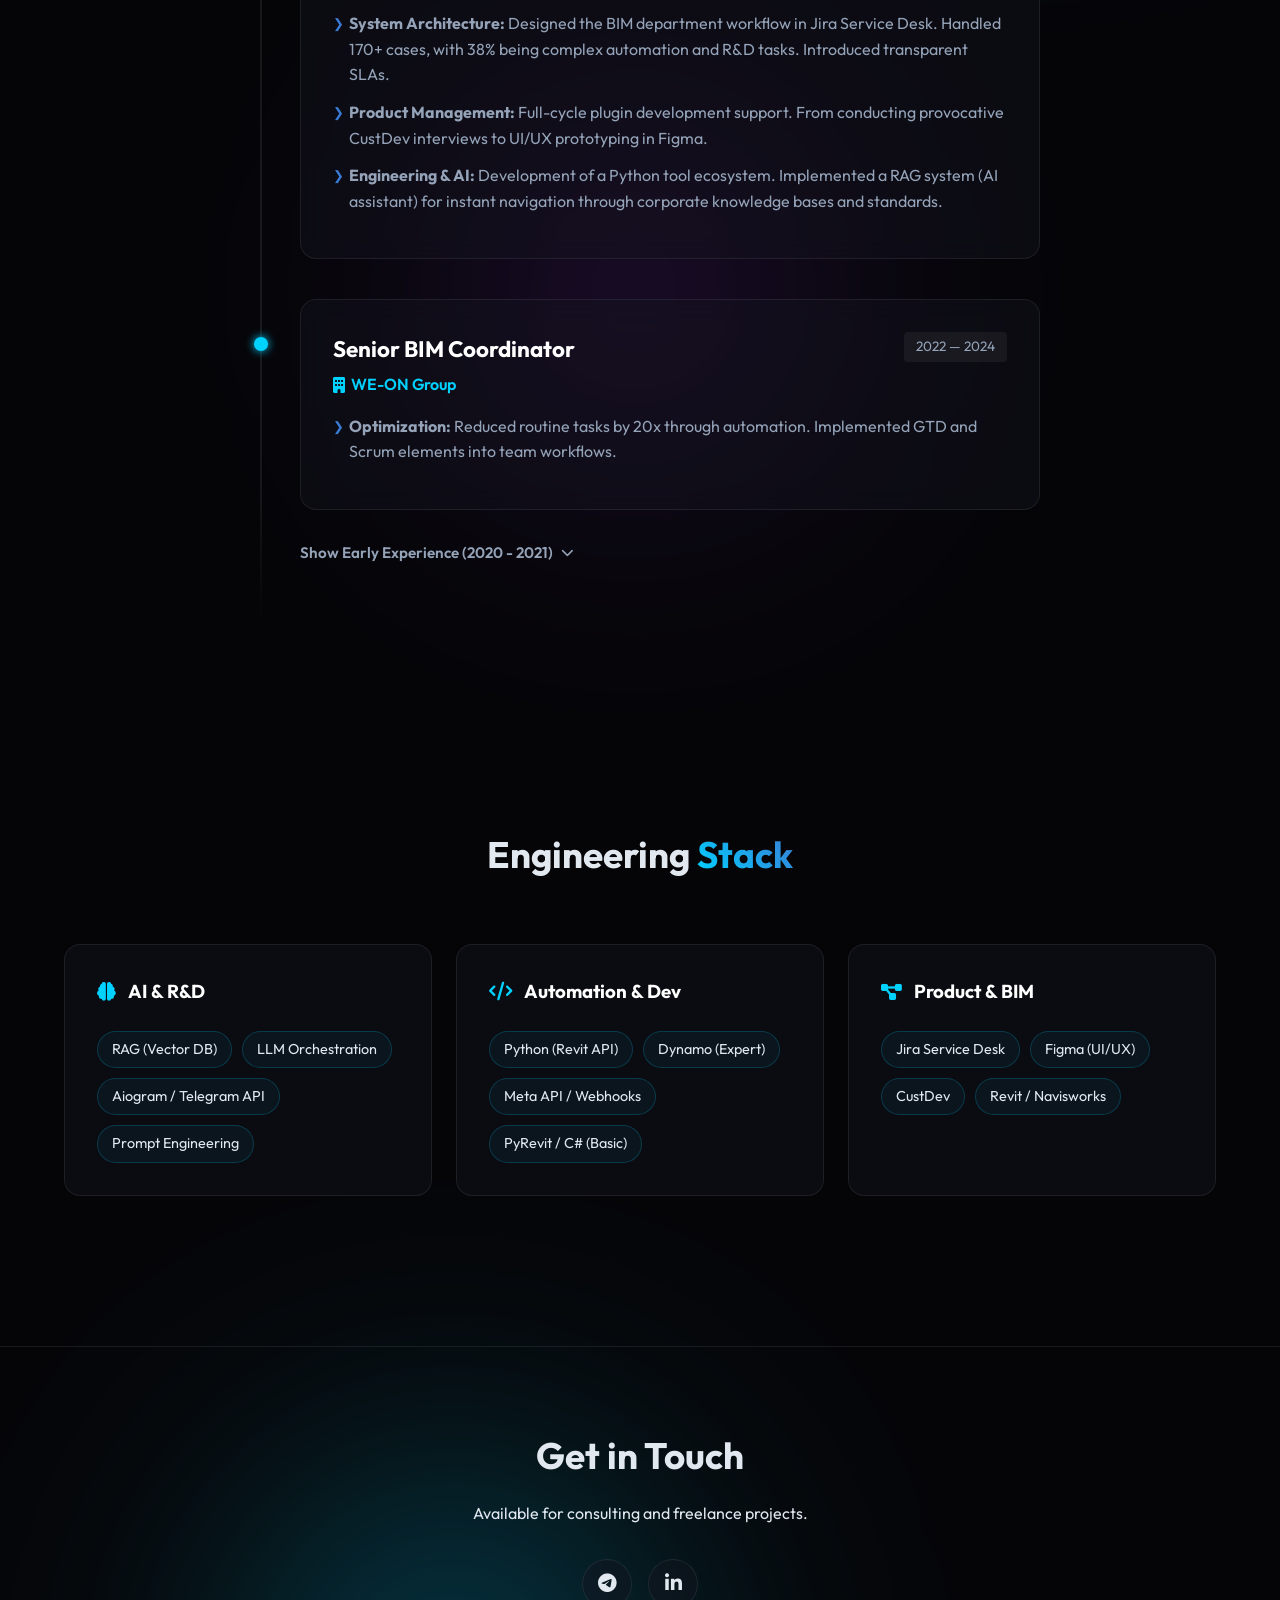
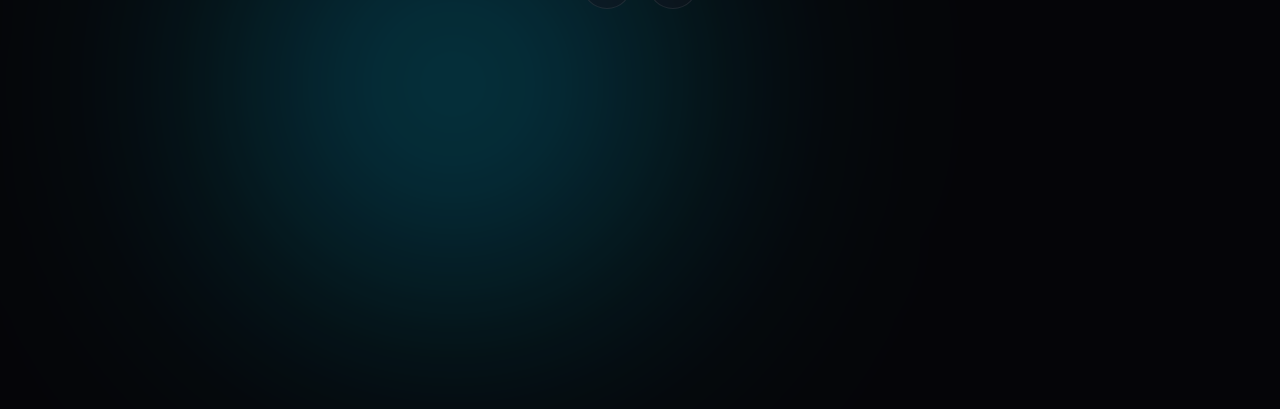
==== commit 029de7a7: "feat: feat: внедрение мобильной навигации, динамического статуса и рефакторинг шапки" ====
--- a/en.html
+++ b/en.html
@@ -3,7 +3,7 @@
 
 <head>
     <meta charset="UTF-8">
-    <meta name="viewport" content="width=device-width, initial-scale=1.0">
+    <meta name="viewport" content="width=device-width, initial-scale=1.0, maximum-scale=1.0, user-scalable=no">
     <title>Ivan Kiryushov | Lead BIM Solutions Engineer</title>
     <meta name="description"
         content="Transforming data chaos into efficient BIM systems. Expert in automation and system architecture.">
@@ -12,45 +12,84 @@
     <link href="https://fonts.googleapis.com/css2?family=Outfit:wght@300;400;600;800&display=swap" rel="stylesheet">
     <link rel="stylesheet" href="https://cdnjs.cloudflare.com/ajax/libs/font-awesome/6.4.0/css/all.min.css">
     <link rel="stylesheet" href="style.css">
+    <link rel="icon" type="image/png" href="favicon.png">
+    <link rel="apple-touch-icon" href="apple-touch-icon.png">
 </head>
 
 <body>
     <div class="noise-overlay"></div>
     <!-- Фоновые градиентные пятна для Glassmorphism -->
-    <div class="blob blob-1"></div>
-    <div class="blob blob-2"></div>
-    <div class="blob blob-3"></div>
-    <div class="blob blob-4"></div>
+    <div class="blob-wrapper">
+        <div class="blob blob-1"></div>
+        <div class="blob blob-2"></div>
+        <div class="blob blob-3"></div>
+        <div class="blob blob-4"></div>
+    </div>
 
     <nav class="glass-nav">
         <div class="container nav-content">
-            <div class="logo">Kiryushov<span class="accent">.BIM</span></div>
-            <div class="nav-links">
+            <div class="nav-left">
+                <a href="#" class="logo">
+                    <img src="logo.png" alt="IK Logo" class="logo-img">
+                </a>
+            </div>
+
+            <!-- Center: Dynamic Status -->
+            <div class="nav-center">
+                <div class="nav-status-container">
+                    <span class="status-dot"></span>
+                    <span class="status-text" id="dynamic-status">BIM SOLUTIONS ENGINEER</span>
+                </div>
+            </div>
+            <div class="nav-right">
+                <a href="index.html" class="lang-stack">
+                    <span class="lang-bg">RU</span>
+                    <span class="lang-fg">EN</span>
+                </a>
+                <!-- Burger Button -->
+                <button class="menu-toggle" id="menu-toggle" aria-label="Menu">
+                    <span></span>
+                    <span></span>
+                    <span></span>
+                </button>
+            </div>
+        </div>
+    </nav>
+
+    <!-- Mobile Menu (Side Drawer) -->
+    <div class="menu-dimmer" id="menu-dimmer"></div>
+    <div class="mobile-drawer" id="mobile-drawer">
+        <div class="drawer-header">
+            <button class="close-drawer" id="close-drawer" aria-label="Close">
+                <i class="fas fa-times"></i>
+            </button>
+        </div>
+        <div class="drawer-content">
+            <nav class="drawer-nav">
                 <a href="#stats">Stats</a>
-                <a href="#experience">Experience</a>
+                <a href="#experience">Cases</a>
                 <a href="#skills">Stack</a>
-            </div>
-            <div class="nav-right">
-                <div class="lang-switch-container">
-                    <a href="index.html" class="lang-link">RU</a>
-                    <span class="lang-sep">|</span>
-                    <a href="en.html" class="lang-link active">EN</a>
-                </div>
-                <a href="https://t.me/bimivan" target="_blank" class="btn-outline nav-contact">
-                    <span class="nav-contact-text">Contact on Telegram</span>
-                    <i class="fab fa-telegram-plane nav-contact-icon" style="display: none;"></i>
-                </a>
-            </div>
-        </div>
-    </nav>
+            </nav>
+            <div class="drawer-footer">
+                <p>Contact me:</p>
+                <div class="drawer-socials">
+                    <a href="https://t.me/bimivan" target="_blank" class="glass-icon"><i
+                            class="fab fa-telegram-plane"></i></a>
+                    <a href="https://www.linkedin.com/in/ivan-kiryushov-5489a4198/" target="_blank"
+                        class="glass-icon"><i class="fab fa-linkedin-in"></i></a>
+                </div>
+            </div>
+        </div>
+    </div>
 
     <header class="hero">
         <div class="container hero-content fade-up">
-            <div class="hero-tag">Lead BIM Solutions Engineer | AI & Automation</div>
             <h1>Process Architecture.<br>Systematic Approach. <span class="accent">Automation.</span></h1>
-            <p class="subtitle">Transforming data chaos into smoothly running engineering tools. Architecting BIM solutions, integrating AI assistants, and accelerating design workflows.</p>
+            <p class="subtitle">Transforming data chaos into smoothly running engineering tools. Architecting BIM
+                solutions, integrating AI assistants, and accelerating design workflows.</p>
             <div class="hero-actions">
-                <a href="resume.pdf" class="btn-primary" download>Download Resume PDF <i class="fas fa-file-pdf"></i></a>
+                <a href="Kiryushov_En.pdf" class="btn-primary" download>Download Resume PDF <i
+                        class="fas fa-file-pdf"></i></a>
                 <a href="#experience" class="btn-secondary">View Experience <i class="fas fa-arrow-down"></i></a>
             </div>
         </div>
@@ -97,9 +136,14 @@
                             <div class="period">2024 — 2026</div>
                         </div>
                         <ul class="job-details">
-                            <li><strong>System Architecture:</strong> Designed the BIM department workflow in Jira Service Desk. Handled 170+ cases, with 38% being complex automation and R&D tasks. Introduced transparent SLAs.</li>
-                            <li><strong>Product Management:</strong> Full-cycle plugin development support. From conducting provocative CustDev interviews to UI/UX prototyping in Figma.</li>
-                            <li><strong>Engineering & AI:</strong> Development of a Python tool ecosystem. Implemented a RAG system (AI assistant) for instant navigation through corporate knowledge bases and standards.</li>
+                            <li><strong>System Architecture:</strong> Designed the BIM department workflow in Jira
+                                Service Desk. Handled 170+ cases, with 38% being complex automation and R&D tasks.
+                                Introduced transparent SLAs.</li>
+                            <li><strong>Product Management:</strong> Full-cycle plugin development support. From
+                                conducting provocative CustDev interviews to UI/UX prototyping in Figma.</li>
+                            <li><strong>Engineering & AI:</strong> Development of a Python tool ecosystem. Implemented a
+                                RAG system (AI assistant) for instant navigation through corporate knowledge bases and
+                                standards.</li>
                         </ul>
                     </div>
                 </div>
@@ -115,13 +159,17 @@
                             <div class="period">2022 — 2024</div>
                         </div>
                         <ul class="job-details">
-                            <li><strong>Optimization:</strong> Reduced routine tasks by 20x through automation. Implemented GTD and Scrum elements into team workflows.</li>
+                            <li><strong>Optimization:</strong> Reduced routine tasks by 20x through automation.
+                                Implemented GTD and Scrum elements into team workflows.</li>
                         </ul>
                     </div>
                 </div>
 
                 <details class="timeline-item timeline-details" style="cursor: pointer; margin-top: -10px;">
-                    <summary style="list-style: none; color: var(--text-muted); font-weight: 600; font-size: 0.95rem; transition: color 0.3s; display: inline-flex; align-items: center; gap: 8px;" onmouseover="this.style.color='var(--accent-blue)'" onmouseout="this.style.color='var(--text-muted)'">
+                    <summary
+                        style="list-style: none; color: var(--text-muted); font-weight: 600; font-size: 0.95rem; transition: color 0.3s; display: inline-flex; align-items: center; gap: 8px;"
+                        onmouseover="this.style.color='var(--accent-blue)'"
+                        onmouseout="this.style.color='var(--text-muted)'">
                         <span>Show Early Experience (2020 - 2021)</span>
                         <i class="fas fa-chevron-down" style="font-size: 0.8rem;"></i>
                     </summary>
@@ -136,8 +184,10 @@
                                 <div class="period">2020 — 2021</div>
                             </div>
                             <ul class="job-details">
-                                <li><strong>Complex Modeling:</strong> Coordination of a 74-story tower (AR, KR, MEP) in Moscow City.</li>
-                                <li><strong>R&D / Team Leading:</strong> Development of Scan-to-BIM workflows (point clouds). Task distribution management.</li>
+                                <li><strong>Complex Modeling:</strong> Coordination of a 74-story tower (AR, KR, MEP) in
+                                    Moscow City.</li>
+                                <li><strong>R&D / Team Leading:</strong> Development of Scan-to-BIM workflows (point
+                                    clouds). Task distribution management.</li>
                             </ul>
                         </div>
                     </div>
@@ -197,7 +247,6 @@
                 <a href="https://www.linkedin.com/in/ivan-kiryushov-5489a4198/" target="_blank" class="glass-icon"><i
                         class="fab fa-linkedin-in"></i></a>
             </div>
-            <div class="copyright">© 2026 Ivan Kiryushov. All rights reserved.</div>
         </div>
     </footer>
 
@@ -205,4 +254,4 @@
     <script src="app.js"></script>
 </body>
 
-</html>
+</html>
--- a/style.css
+++ b/style.css
@@ -8,10 +8,10 @@
     --glass-bg: rgba(20, 22, 32, 0.45);
 }
 
-* { 
-    margin: 0; 
-    padding: 0; 
-    box-sizing: border-box; 
+* {
+    margin: 0;
+    padding: 0;
+    box-sizing: border-box;
     -webkit-font-smoothing: antialiased;
 }
 
@@ -32,7 +32,10 @@
 
 .noise-overlay {
     position: fixed;
-    top: 0; left: 0; width: 100vw; height: 100vh;
+    top: 0;
+    left: 0;
+    width: 100vw;
+    height: 100vh;
     pointer-events: none;
     z-index: 9999;
     opacity: 0.02;
@@ -51,70 +54,107 @@
 }
 
 .blob-1 {
-    top: -100px; 
-    left: -100px; 
-    width: 700px; 
+    top: -100px;
+    left: -100px;
+    width: 700px;
     height: 700px;
     background: radial-gradient(circle, rgba(0, 210, 255, 0.55) 0%, transparent 70%);
     animation: move-1 25s infinite alternate;
 }
 
 .blob-2 {
-    top: 20%; 
-    right: -150px; 
-    width: 800px; 
+    top: 20%;
+    right: -150px;
+    width: 800px;
     height: 800px;
     background: radial-gradient(circle, rgba(58, 123, 213, 0.5) 0%, transparent 70%);
     animation: move-2 30s infinite alternate-reverse;
 }
 
 .blob-3 {
-    bottom: -10%; 
-    left: 10%; 
-    width: 650px; 
+    bottom: -10%;
+    left: 10%;
+    width: 650px;
     height: 650px;
     background: radial-gradient(circle, rgba(0, 210, 255, 0.45) 0%, transparent 70%);
     animation: move-3 20s infinite alternate;
 }
 
 .blob-4 {
-    top: 50%; 
-    left: 30%; 
-    width: 500px; 
+    top: 50%;
+    left: 30%;
+    width: 500px;
     height: 500px;
     background: radial-gradient(circle, rgba(142, 45, 226, 0.35) 0%, transparent 70%);
     animation: move-1 18s infinite alternate-reverse;
 }
 
 @keyframes move-1 {
-    0% { transform: translate(0, 0) scale(1) rotate(0deg); }
-    100% { transform: translate(100px, 50px) scale(1.2) rotate(45deg); }
+    0% {
+        transform: translate(0, 0) scale(1) rotate(0deg);
+    }
+
+    100% {
+        transform: translate(100px, 50px) scale(1.2) rotate(45deg);
+    }
 }
 
 @keyframes move-2 {
-    0% { transform: translate(0, 0) scale(1.1); }
-    100% { transform: translate(-150px, 100px) scale(0.9); }
+    0% {
+        transform: translate(0, 0) scale(1.1);
+    }
+
+    100% {
+        transform: translate(-150px, 100px) scale(0.9);
+    }
 }
 
 @keyframes move-3 {
-    0% { transform: translate(0, 100px) scale(0.8); }
-    100% { transform: translate(50px, -50px) scale(1.1); }
-}
-
-
-.container { max-width: 1200px; margin: 0 auto; padding: 0 24px; }
+    0% {
+        transform: translate(0, 100px) scale(0.8);
+    }
+
+    100% {
+        transform: translate(50px, -50px) scale(1.1);
+    }
+}
+
+
+.container {
+    max-width: 1200px;
+    margin: 0 auto;
+    padding: 0 24px;
+}
 
 .accent {
     color: var(--accent-blue);
     background: -webkit-linear-gradient(45deg, var(--accent-blue), var(--accent-teal));
     -webkit-background-clip: text;
+    background-clip: text;
     -webkit-text-fill-color: transparent;
 }
 
-h1 { font-size: clamp(2.5rem, 5vw, 4.5rem); font-weight: 800; line-height: 1.1; margin-bottom: 24px; letter-spacing: -1px; }
-h2 { font-size: 2.3rem; font-weight: 700; margin-bottom: 40px; }
-.section-title { margin-bottom: 60px; }
-.text-center { text-align: center; }
+h1 {
+    font-size: clamp(2.5rem, 5vw, 4.5rem);
+    font-weight: 800;
+    line-height: 1.1;
+    margin-bottom: 24px;
+    letter-spacing: -1px;
+}
+
+h2 {
+    font-size: 2.3rem;
+    font-weight: 700;
+    margin-bottom: 40px;
+}
+
+.section-title {
+    margin-bottom: 60px;
+}
+
+.text-center {
+    text-align: center;
+}
 
 /* Glassmorphism Cards */
 .glass-card {
@@ -130,148 +170,690 @@
 .glass-card:hover {
     transform: translateY(-5px);
     border-color: rgba(0, 210, 255, 0.3);
-    box-shadow: 0 10px 30px rgba(0, 0, 0, 0.5), inset 0 0 0 1px rgba(255,255,255,0.05);
+    box-shadow: 0 10px 30px rgba(0, 0, 0, 0.5), inset 0 0 0 1px rgba(255, 255, 255, 0.05);
 }
 
 /* Nav */
 .glass-nav {
-    position: fixed; top: 0; left: 0; width: 100%; z-index: 1000;
-    background: rgba(5, 5, 8, 0.6) !important; 
+    position: fixed;
+    top: 0;
+    left: 0;
+    width: 100%;
+    z-index: 1000;
+    background: rgba(5, 5, 8, 0.6) !important;
     backdrop-filter: blur(12px) !important;
     -webkit-backdrop-filter: blur(12px) !important;
-    padding: 16px 0; transition: all 0.3s ease;
+    padding: 16px 0;
+    transition: all 0.3s ease;
     box-shadow: 0 4px 30px rgba(0, 0, 0, 0.3);
     mask-image: linear-gradient(to bottom, black 80%, transparent 100%);
     -webkit-mask-image: linear-gradient(to bottom, black 80%, transparent 100%);
     border-bottom: none;
 }
 
-.nav-content { display: flex; justify-content: space-between; align-items: center; width: 100%; }
-.nav-right { display: flex; align-items: center; gap: 20px; }
-.logo { font-size: 1.5rem; font-weight: 800; letter-spacing: 1px; flex-shrink: 0; }
-.nav-links { display: flex; gap: 32px; }
-.nav-links a { color: var(--text-main); text-decoration: none; font-size: 0.95rem; font-weight: 600; transition: color 0.2s; }
-.nav-links a:hover { color: var(--accent-blue); }
-
-.lang-switch-container { display: flex; align-items: center; gap: 8px; font-weight: 600; font-size: 0.95rem; flex-shrink: 0; }
-.lang-link { color: var(--text-muted); text-decoration: none; transition: color 0.3s; }
-.lang-link:hover { color: var(--text-main); }
-.lang-link.active { color: var(--accent-blue); text-shadow: 0 0 10px rgba(0, 210, 255, 0.4); pointer-events: none; }
-.lang-sep { color: var(--glass-border); font-weight: 300; }
+/* --- Legacy Nav Styles Removed (Consolidated in Unified Header section) --- */
 
 /* Buttons */
 .btn-outline {
-    border: 1px solid var(--accent-blue); color: var(--accent-blue);
-    padding: 10px 24px; border-radius: 30px; text-decoration: none; font-weight: 600; transition: all 0.3s ease;
-}
-.btn-outline:hover { background: rgba(0, 210, 255, 0.1); box-shadow: 0 0 15px rgba(0, 210, 255, 0.2); }
+    border: 1px solid var(--accent-blue);
+    color: var(--accent-blue);
+    padding: 10px 24px;
+    border-radius: 30px;
+    text-decoration: none;
+    font-weight: 600;
+    transition: all 0.3s ease;
+}
+
+.btn-outline:hover {
+    background: rgba(0, 210, 255, 0.1);
+    box-shadow: 0 0 15px rgba(0, 210, 255, 0.2);
+}
 
 .btn-primary {
     background: linear-gradient(45deg, var(--accent-blue), var(--accent-teal));
-    color: #fff; padding: 14px 32px; border-radius: 30px; text-decoration: none;
-    font-weight: 700; font-size: 1.1rem; display: inline-flex; align-items: center; gap: 10px;
-    transition: transform 0.2s, box-shadow 0.2s; border: none;
-}
-.btn-primary:hover { transform: scale(1.05); box-shadow: 0 0 20px rgba(0, 210, 255, 0.4); }
-
-.btn-secondary { color: var(--text-main); text-decoration: none; display: inline-flex; align-items: center; gap: 8px; font-weight: 600; transition: color 0.2s; }
-.btn-secondary:hover { color: var(--accent-blue); }
+    color: #fff;
+    padding: 14px 32px;
+    border-radius: 30px;
+    text-decoration: none;
+    font-weight: 700;
+    font-size: 1.1rem;
+    display: inline-flex;
+    align-items: center;
+    gap: 10px;
+    transition: transform 0.2s, box-shadow 0.2s;
+    border: none;
+}
+
+.btn-primary:hover {
+    transform: scale(1.05);
+    box-shadow: 0 0 20px rgba(0, 210, 255, 0.4);
+}
+
+.btn-secondary {
+    color: var(--text-main);
+    text-decoration: none;
+    display: inline-flex;
+    align-items: center;
+    gap: 8px;
+    font-weight: 600;
+    transition: color 0.2s;
+}
+
+.btn-secondary:hover {
+    color: var(--accent-blue);
+}
 
 /* Hero Section */
 .hero {
     display: flex;
     align-items: center;
     min-height: 100vh;
-    padding-top: 140px;
+    padding-top: 160px;
+    /* Compensation for removed hero-tag */
     padding-bottom: 60px;
     position: relative;
 }
-.hero-tag {
-    display: inline-block; padding: 8px 16px; border-radius: 20px;
-    background: rgba(0, 210, 255, 0.1); color: var(--accent-blue); border: 1px solid rgba(0, 210, 255, 0.2);
-    font-size: 0.9rem; font-weight: 600; text-transform: uppercase; letter-spacing: 1px; margin-bottom: 24px;
-}
-.subtitle { font-size: 1.2rem; color: var(--text-muted); max-width: 600px; margin-bottom: 40px; }
-.hero-actions { display: flex; gap: 20px; align-items: center; }
+
+.subtitle {
+    font-size: 1.2rem;
+    color: var(--text-muted);
+    max-width: 600px;
+    margin-bottom: 40px;
+}
+
+.hero-actions {
+    display: flex;
+    gap: 20px;
+    align-items: center;
+}
 
 /* Stats */
-.stats { padding: 40px 0 100px; }
-.stats-grid { display: grid; grid-template-columns: repeat(auto-fit, minmax(240px, 1fr)); gap: 24px; }
-.stat-number { font-size: 3.5rem; font-weight: 800; color: var(--accent-blue); line-height: 1; margin-bottom: 8px; }
-.stat-label { font-size: 1.2rem; font-weight: 700; margin-bottom: 8px; color: #fff; }
-.stat-desc { color: var(--text-muted); font-size: 0.9rem; }
+.stats {
+    padding: 40px 0 100px;
+}
+
+.stats-grid {
+    display: grid;
+    grid-template-columns: repeat(auto-fit, minmax(240px, 1fr));
+    gap: 24px;
+}
+
+.stat-number {
+    font-size: 3.5rem;
+    font-weight: 800;
+    color: var(--accent-blue);
+    line-height: 1;
+    margin-bottom: 8px;
+}
+
+.stat-label {
+    font-size: 1.2rem;
+    font-weight: 700;
+    margin-bottom: 8px;
+    color: #fff;
+}
+
+.stat-desc {
+    color: var(--text-muted);
+    font-size: 0.9rem;
+}
 
 /* Experience */
-.section-pad { padding: 100px 0; }
-.timeline { position: relative; max-width: 800px; margin: 0 auto; padding-bottom: 20px;}
-.timeline::before { content: ''; position: absolute; top: 0; bottom: 0; left: 20px; width: 2px; background: linear-gradient(to bottom, var(--glass-border) 80%, transparent); }
-.timeline-item { position: relative; padding-left: 60px; margin-bottom: 40px; }
+.section-pad {
+    padding: 100px 0;
+}
+
+.timeline {
+    position: relative;
+    max-width: 800px;
+    margin: 0 auto;
+    padding-bottom: 20px;
+}
+
+.timeline::before {
+    content: '';
+    position: absolute;
+    top: 0;
+    bottom: 0;
+    left: 20px;
+    width: 2px;
+    background: linear-gradient(to bottom, var(--glass-border) 80%, transparent);
+}
+
+.timeline-item {
+    position: relative;
+    padding-left: 60px;
+    margin-bottom: 40px;
+}
+
 .timeline-dot {
-    position: absolute; left: 14px; top: 38px; width: 14px; height: 14px; border-radius: 50%;
-    background: var(--accent-blue); box-shadow: 0 0 10px var(--accent-blue);
-}
-.job-header { display: flex; justify-content: space-between; align-items: flex-start; margin-bottom: 16px; flex-wrap: wrap; gap: 10px; }
-.job-header h3 { font-size: 1.4rem; color: #fff; margin-bottom: 4px; }
-.company { color: var(--accent-blue); font-weight: 600; display: flex; align-items: center; gap: 6px; }
-.period { background: rgba(255, 255, 255, 0.05); padding: 4px 12px; border-radius: 4px; font-size: 0.85rem; color: var(--text-muted); }
-.job-details { list-style-type: none; }
-.job-details li { margin-bottom: 12px; color: var(--text-muted); position: relative; padding-left: 16px; }
-.job-details li::before { content: '❯'; position: absolute; left: 0; color: var(--accent-teal); font-size: 0.8rem; top: 2px; }
+    position: absolute;
+    left: 14px;
+    top: 38px;
+    width: 14px;
+    height: 14px;
+    border-radius: 50%;
+    background: var(--accent-blue);
+    box-shadow: 0 0 10px var(--accent-blue);
+}
+
+.job-header {
+    display: flex;
+    justify-content: space-between;
+    align-items: flex-start;
+    margin-bottom: 16px;
+    flex-wrap: wrap;
+    gap: 10px;
+}
+
+.job-header h3 {
+    font-size: 1.4rem;
+    color: #fff;
+    margin-bottom: 4px;
+}
+
+.company {
+    color: var(--accent-blue);
+    font-weight: 600;
+    display: flex;
+    align-items: center;
+    gap: 6px;
+}
+
+.period {
+    background: rgba(255, 255, 255, 0.05);
+    padding: 4px 12px;
+    border-radius: 4px;
+    font-size: 0.85rem;
+    color: var(--text-muted);
+}
+
+.job-details {
+    list-style-type: none;
+}
+
+.job-details li {
+    margin-bottom: 12px;
+    color: var(--text-muted);
+    position: relative;
+    padding-left: 16px;
+}
+
+.job-details li::before {
+    content: '❯';
+    position: absolute;
+    left: 0;
+    color: var(--accent-teal);
+    font-size: 0.8rem;
+    top: 2px;
+}
 
 /* Skills */
-.skills-grid { display: grid; grid-template-columns: repeat(auto-fit, minmax(300px, 1fr)); gap: 24px; }
-.skill-category h3 { display: flex; align-items: center; gap: 12px; margin-bottom: 24px; color: #fff; }
-.skill-category h3 i { color: var(--accent-blue); }
-.skill-tags { display: flex; flex-wrap: wrap; gap: 10px; }
+.skills-grid {
+    display: grid;
+    grid-template-columns: repeat(auto-fit, minmax(300px, 1fr));
+    gap: 24px;
+}
+
+.skill-category h3 {
+    display: flex;
+    align-items: center;
+    gap: 12px;
+    margin-bottom: 24px;
+    color: #fff;
+}
+
+.skill-category h3 i {
+    color: var(--accent-blue);
+}
+
+.skill-tags {
+    display: flex;
+    flex-wrap: wrap;
+    gap: 10px;
+}
+
 .skill-tags span {
-    background: rgba(0, 210, 255, 0.05); border: 1px solid rgba(0, 210, 255, 0.2); padding: 6px 14px;
-    border-radius: 20px; font-size: 0.9rem; color: #e2e8f0; transition: all 0.2s;
-}
-.skill-tags span:hover { background: rgba(0, 210, 255, 0.15); border-color: var(--accent-blue); transform: translateY(-2px); }
+    background: rgba(0, 210, 255, 0.05);
+    border: 1px solid rgba(0, 210, 255, 0.2);
+    padding: 6px 14px;
+    border-radius: 20px;
+    font-size: 0.9rem;
+    color: #e2e8f0;
+    transition: all 0.2s;
+}
+
+.skill-tags span:hover {
+    background: rgba(0, 210, 255, 0.15);
+    border-color: var(--accent-blue);
+    transform: translateY(-2px);
+}
 
 /* Footer */
-.footer { border-top: 1px solid var(--glass-border); padding: 80px 0 40px; margin-top: 50px; text-align: center; }
-.footer-cta h2 { margin-bottom: 16px; }
-.social-links { display: flex; justify-content: center; gap: 16px; margin: 32px 0; }
+.footer {
+    border-top: 1px solid var(--glass-border);
+    padding: 80px 0 40px;
+    margin-top: 50px;
+    text-align: center;
+}
+
+.footer-cta h2 {
+    margin-bottom: 16px;
+}
+
+.social-links {
+    display: flex;
+    justify-content: center;
+    gap: 16px;
+    margin: 32px 0;
+}
+
 .glass-icon {
-    width: 50px; height: 50px; display: flex; align-items: center; justify-content: center;
-    border-radius: 50%; background: var(--glass-bg); border: 1px solid var(--glass-border);
-    color: var(--text-main); font-size: 1.2rem; text-decoration: none; transition: all 0.3s ease;
-}
-.glass-icon:hover { color: var(--accent-blue); border-color: var(--accent-blue); transform: translateY(-3px); box-shadow: 0 5px 15px rgba(0, 210, 255, 0.2); }
+    width: 50px;
+    height: 50px;
+    display: flex;
+    align-items: center;
+    justify-content: center;
+    border-radius: 50%;
+    background: var(--glass-bg);
+    border: 1px solid var(--glass-border);
+    color: var(--text-main);
+    font-size: 1.2rem;
+    text-decoration: none;
+    transition: all 0.3s ease;
+}
+
+.glass-icon:hover {
+    color: var(--accent-blue);
+    border-color: var(--accent-blue);
+    transform: translateY(-3px);
+    box-shadow: 0 5px 15px rgba(0, 210, 255, 0.2);
+}
 
 /* Animations - Reveal Scroll */
-.fade-up { opacity: 0; transform: translateY(30px); transition: opacity 0.8s cubic-bezier(0.16, 1, 0.3, 1), transform 0.8s cubic-bezier(0.16, 1, 0.3, 1); }
-.fade-up.visible { opacity: 1; transform: translateY(0); }
-.delay-1 { transition-delay: 0.2s; }
+.fade-up {
+    opacity: 0;
+    transform: translateY(30px);
+    transition: opacity 0.8s cubic-bezier(0.16, 1, 0.3, 1), transform 0.8s cubic-bezier(0.16, 1, 0.3, 1);
+}
+
+.fade-up.visible {
+    opacity: 1;
+    transform: translateY(0);
+}
+
+.delay-1 {
+    transition-delay: 0.2s;
+}
 
 /* Responsive adjustments */
+/* --- Pixel-Perfect Unified Header --- */
+.nav-content {
+    display: grid !important;
+    grid-template-columns: repeat(3, 1fr); /* 3 equal columns for absolute centering */
+    align-items: center;
+    position: relative;
+    width: 100%;
+    min-height: 50px;
+}
+
+.nav-left {
+    display: flex;
+    align-items: center;
+    justify-self: start;
+    z-index: 10;
+}
+
+.nav-center {
+    display: flex;
+    justify-content: center;
+    align-items: center;
+    justify-self: center;
+    pointer-events: none;
+    z-index: 5;
+    padding-bottom: 2px; /* Optical vertical correction */
+}
+
+.nav-right {
+    display: flex;
+    align-items: center;
+    justify-self: end;
+    gap: 20px;
+    z-index: 10;
+}
+
+.nav-status-container {
+    display: flex;
+    align-items: center;
+    justify-content: center;
+    gap: 8px;
+    background: rgba(0, 210, 255, 0.05);
+    border: 1px solid rgba(0, 210, 255, 0.15);
+    padding: 6px 16px 8px;
+    border-radius: 20px;
+    white-space: nowrap;
+    opacity: 1 !important;
+    pointer-events: auto;
+    min-height: 32px;
+    transition: all 0.4s cubic-bezier(0.19, 1, 0.22, 1);
+    /* Smooth transitions for width/text changes */
+    will-change: width, transform, opacity;
+}
+
+.status-dot {
+    display: block !important;
+    width: 8px !important;
+    height: 8px !important;
+    aspect-ratio: 1 / 1 !important; /* Force equal dimensions */
+    background: #00ff88 !important;
+    border-radius: 50% !important; /* Force absolute circle */
+    box-shadow: 0 0 10px #00ff88, 0 0 20px rgba(0, 255, 136, 0.3);
+    animation: statusPulse 1.5s infinite;
+    flex-shrink: 0;
+}
+
+.status-text {
+    font-size: 0.75rem;
+    font-weight: 600;
+    color: var(--accent-blue);
+    text-transform: uppercase;
+    letter-spacing: 0.8px;
+    line-height: normal;
+    display: flex;
+    align-items: center;
+}
+
+@keyframes statusPulse {
+
+    0%,
+    100% {
+        opacity: 1;
+        transform: scale(1);
+    }
+
+    50% {
+        opacity: 0.6;
+        transform: scale(1.2);
+    }
+}
+
+@media (min-width: 1024px) {
+    .nav-status-container {
+        padding: 8px 20px;
+    }
+
+    .status-text {
+        font-size: 0.85rem;
+        letter-spacing: 1.2px;
+    }
+
+    .status-dot {
+        width: 10px;
+        height: 10px;
+    }
+}
+
+/* Logo Fix */
+.logo-img {
+    height: 34px;
+    width: auto;
+    display: block;
+}
+
+/* Lang Switch Spacing */
+/* --- Advanced Language Stack --- */
+.lang-stack {
+    position: relative;
+    display: flex;
+    justify-content: center;
+    align-items: center;
+    width: 45px;
+    height: 45px;
+    text-decoration: none;
+    margin-right: 10px;
+}
+
+.lang-bg {
+    position: absolute;
+    font-size: 1.5rem;
+    font-weight: 900;
+    color: rgba(255, 255, 255, 0.25);
+    /* Increased background visibility */
+    transition: all 0.3s cubic-bezier(0.19, 1, 0.22, 1);
+    z-index: 1;
+    pointer-events: none;
+    letter-spacing: 2px;
+    /* Wider for premium look */
+}
+
+.lang-fg {
+    position: relative;
+    font-size: 0.75rem;
+    font-weight: 900;
+    color: var(--accent-blue);
+    text-shadow: 0 0 15px rgba(0, 210, 255, 0.6);
+    transform: translateY(-9px);
+    /* Deeper stack effect */
+    z-index: 2;
+    transition: all 0.3s ease;
+}
+
+.lang-stack:hover .lang-bg {
+    color: rgba(255, 255, 255, 0.6);
+    /* Prominent activation state */
+    transform: scale(1.1);
+    text-shadow: 0 0 20px rgba(255, 255, 255, 0.2);
+}
+
+.lang-stack:hover .lang-fg {
+    transform: translateY(-11px);
+    color: #fff;
+}
+
+/* Fixed Burger */
+.menu-toggle {
+    display: flex !important;
+    flex-direction: column;
+    justify-content: center;
+    gap: 6px;
+    width: 28px;
+    height: 28px;
+    background: none;
+    border: none;
+    cursor: pointer;
+}
+
+.menu-toggle span {
+    display: block;
+    width: 26px;
+    height: 1.5px;
+    background: var(--accent-blue);
+    border-radius: 2px;
+    box-shadow: 0 0 8px rgba(0, 210, 255, 0.6);
+    transition: all 0.4s cubic-bezier(0.19, 1, 0.22, 1);
+}
+
+.menu-toggle.active span:nth-child(1) {
+    transform: translateY(8px) rotate(45deg);
+}
+
+.menu-toggle.active span:nth-child(2) {
+    opacity: 0;
+    transform: translateX(-20px);
+}
+
+.menu-toggle.active span:nth-child(3) {
+    transform: translateY(-8px) rotate(-45deg);
+}
+
+/* Menu Dimmer Overlay */
+.menu-dimmer {
+    position: fixed;
+    top: 0;
+    left: 0;
+    width: 100%;
+    height: 100vh;
+    background: rgba(0, 0, 0, 0.4);
+    backdrop-filter: blur(4px);
+    -webkit-backdrop-filter: blur(4px);
+    z-index: 999;
+    opacity: 0;
+    visibility: hidden;
+    transition: all 0.4s ease;
+}
+
+.menu-dimmer.active {
+    opacity: 1;
+    visibility: visible;
+}
+
+/* Side Drawer Mobile Menu */
+.mobile-drawer {
+    position: fixed;
+    top: 0;
+    right: -320px;
+    /* Hidden off-screen */
+    width: 300px;
+    height: 100vh;
+    background: rgba(5, 5, 8, 0.85);
+    backdrop-filter: blur(20px) saturate(160%);
+    -webkit-backdrop-filter: blur(20px) saturate(160%);
+    border-left: 1px solid rgba(255, 255, 255, 0.08);
+    z-index: 1000;
+    display: flex;
+    flex-direction: column;
+    transition: all 0.4s cubic-bezier(0.19, 1, 0.22, 1);
+    box-shadow: -10px 0 30px rgba(0, 0, 0, 0.6);
+}
+
+.mobile-drawer.active {
+    right: 0;
+}
+
+.drawer-header {
+    display: flex;
+    justify-content: flex-end;
+    padding: 20px;
+}
+
+.close-drawer {
+    background: none;
+    border: none;
+    color: var(--accent-blue);
+    font-size: 1.8rem;
+    cursor: pointer;
+    transition: transform 0.3s ease;
+}
+
+.close-drawer:hover {
+    transform: rotate(90deg);
+}
+
+.drawer-content {
+    flex: 1;
+    padding: 20px 40px;
+    display: flex;
+    flex-direction: column;
+    justify-content: space-between;
+}
+
+.drawer-nav {
+    display: flex;
+    flex-direction: column;
+    gap: 32px;
+    margin-top: 20px;
+}
+
+.drawer-nav a {
+    font-size: 1.6rem;
+    font-weight: 700;
+    color: #fff;
+    text-decoration: none;
+    transition: all 0.3s ease;
+    opacity: 0;
+    transform: translateX(20px);
+}
+
+.mobile-drawer.active .drawer-nav a {
+    opacity: 1;
+    transform: translateX(0);
+}
+
+.mobile-drawer.active .drawer-nav a:nth-child(1) {
+    transition-delay: 0.1s;
+}
+
+.mobile-drawer.active .drawer-nav a:nth-child(2) {
+    transition-delay: 0.2s;
+}
+
+.mobile-drawer.active .drawer-nav a:nth-child(3) {
+    transition-delay: 0.3s;
+}
+
+.drawer-nav a:hover {
+    color: var(--accent-blue);
+    padding-left: 10px;
+}
+
+.drawer-footer {
+    padding-bottom: 50px;
+    opacity: 0;
+    transform: translateY(20px);
+    transition: all 0.4s ease 0.4s;
+}
+
+.mobile-drawer.active .drawer-footer {
+    opacity: 1;
+    transform: translateY(0);
+}
+
+.drawer-footer p {
+    font-size: 0.9rem;
+    color: var(--text-muted);
+    margin-bottom: 16px;
+    text-transform: uppercase;
+    letter-spacing: 1px;
+}
+
+.drawer-socials {
+    display: flex;
+    gap: 16px;
+}
+
+.drawer-socials .glass-icon {
+    width: 44px;
+    height: 44px;
+    font-size: 1.1rem;
+    background: rgba(255, 255, 255, 0.03);
+}
+
 @media (max-width: 768px) {
-    .container { padding: 0 20px; width: 100%; }
-    .nav-links { display: none !important; }
-    .nav-content { display: flex; justify-content: space-between; align-items: center; width: 100%; }
-    .logo { font-size: 1.2rem; margin-right: auto; }
-    
-    .nav-right { display: flex !important; align-items: center; gap: 12px; }
-    .lang-switch-container { display: flex; align-items: center; gap: 4px; font-size: 0.85rem; }
-    .nav-contact { padding: 0; width: 38px; height: 38px; border-radius: 50%; display: flex !important; justify-content: center; align-items: center; background: rgba(0, 210, 255, 0.1); border: 1px solid var(--accent-blue); }
-    .nav-contact-text { display: none !important; }
-    .nav-contact-icon { display: block !important; font-size: 1rem; }
-    
-    .glass-nav { background: rgba(5, 5, 8, 0.85) !important; padding: 12px 0; mask-image: linear-gradient(to bottom, black 88%, transparent 100%); -webkit-mask-image: linear-gradient(to bottom, black 88%, transparent 100%); border-bottom: none; }
-    
-    .hero { text-align: center; padding-top: 120px; padding-bottom: 40px; min-height: auto; display: flex; flex-direction: column; justify-content: center; align-items: center; }
-    .hero-tag { display: table !important; margin: 0 auto 20px !important; font-size: 0.75rem; padding: 6px 14px; }
-    .hero h1 { font-size: 2.2rem; line-height: 1.2; margin-bottom: 20px; }
-    .subtitle { margin: 0 auto 30px; font-size: 1rem; line-height: 1.5; }
-    .hero-actions { display: flex; flex-direction: column; gap: 15px; width: 100%; align-items: center; justify-content: center; }
-    .hero-actions .btn-primary, .hero-actions .btn-secondary { width: 100%; max-width: 280px; justify-content: center; }
-    
-    .timeline { padding-top: 20px; }
-    .timeline::before { left: 0; }
-    .timeline-item { padding-left: 24px; margin-bottom: 32px; }
-    .timeline-dot { left: -6px; top: 38px; }
-    .stats-grid { grid-template-columns: 1fr; gap: 16px; }
-    .section-pad { padding: 40px 0; }
-    .stat-number { font-size: 3rem; }
-}
+    .container {
+        padding: 0 16px !important;
+    }
+
+    .nav-content {
+        padding: 0 4px !important;
+    }
+
+    .logo-img {
+        height: 28px !important;
+        /* Smaller for mobile */
+    }
+
+    .nav-status-container {
+        padding: 2px 8px 4px !important;
+        /* Added bottom padding for vertical юстировка */
+        background: rgba(0, 210, 255, 0.03) !important;
+        border: 1px solid rgba(0, 210, 255, 0.1) !important;
+    }
+
+    .status-text {
+        font-size: 9px !important;
+    }
+
+    .hero h1 {
+        font-size: 2.4rem;
+    }
+}
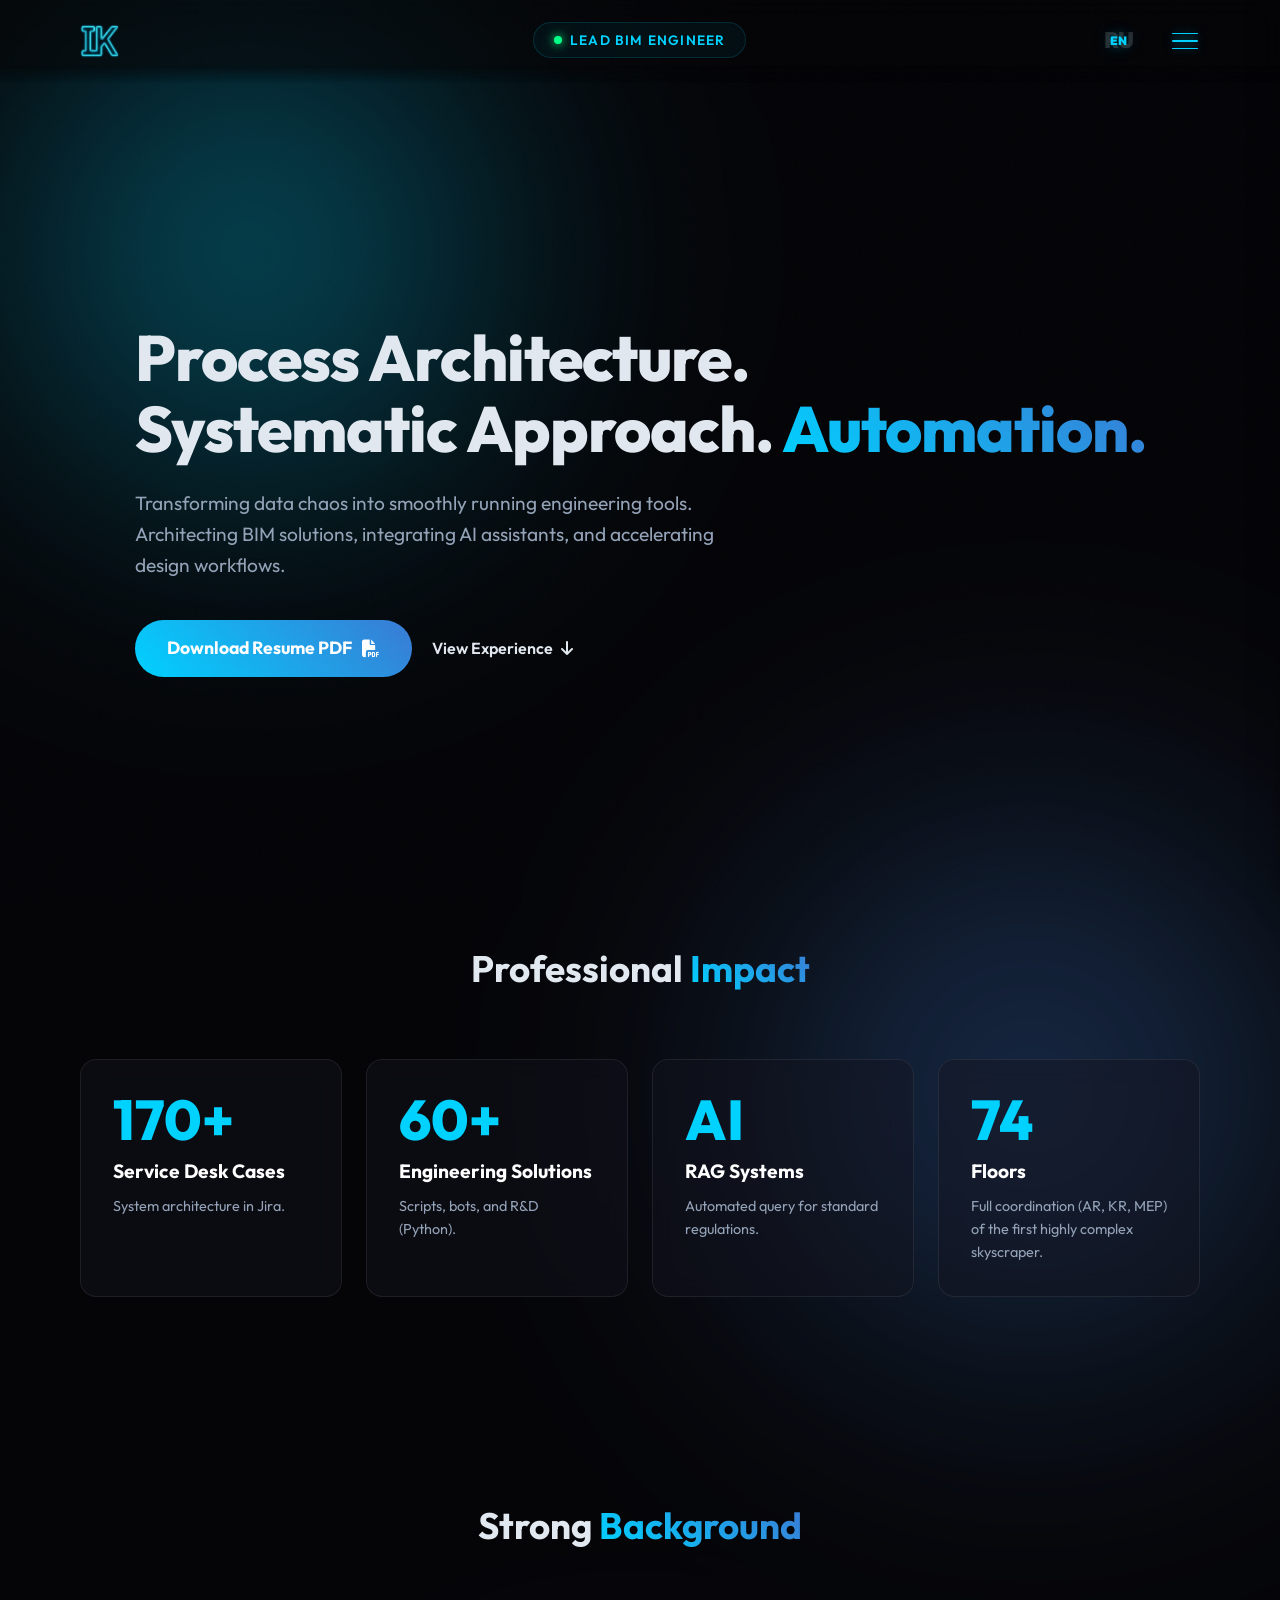
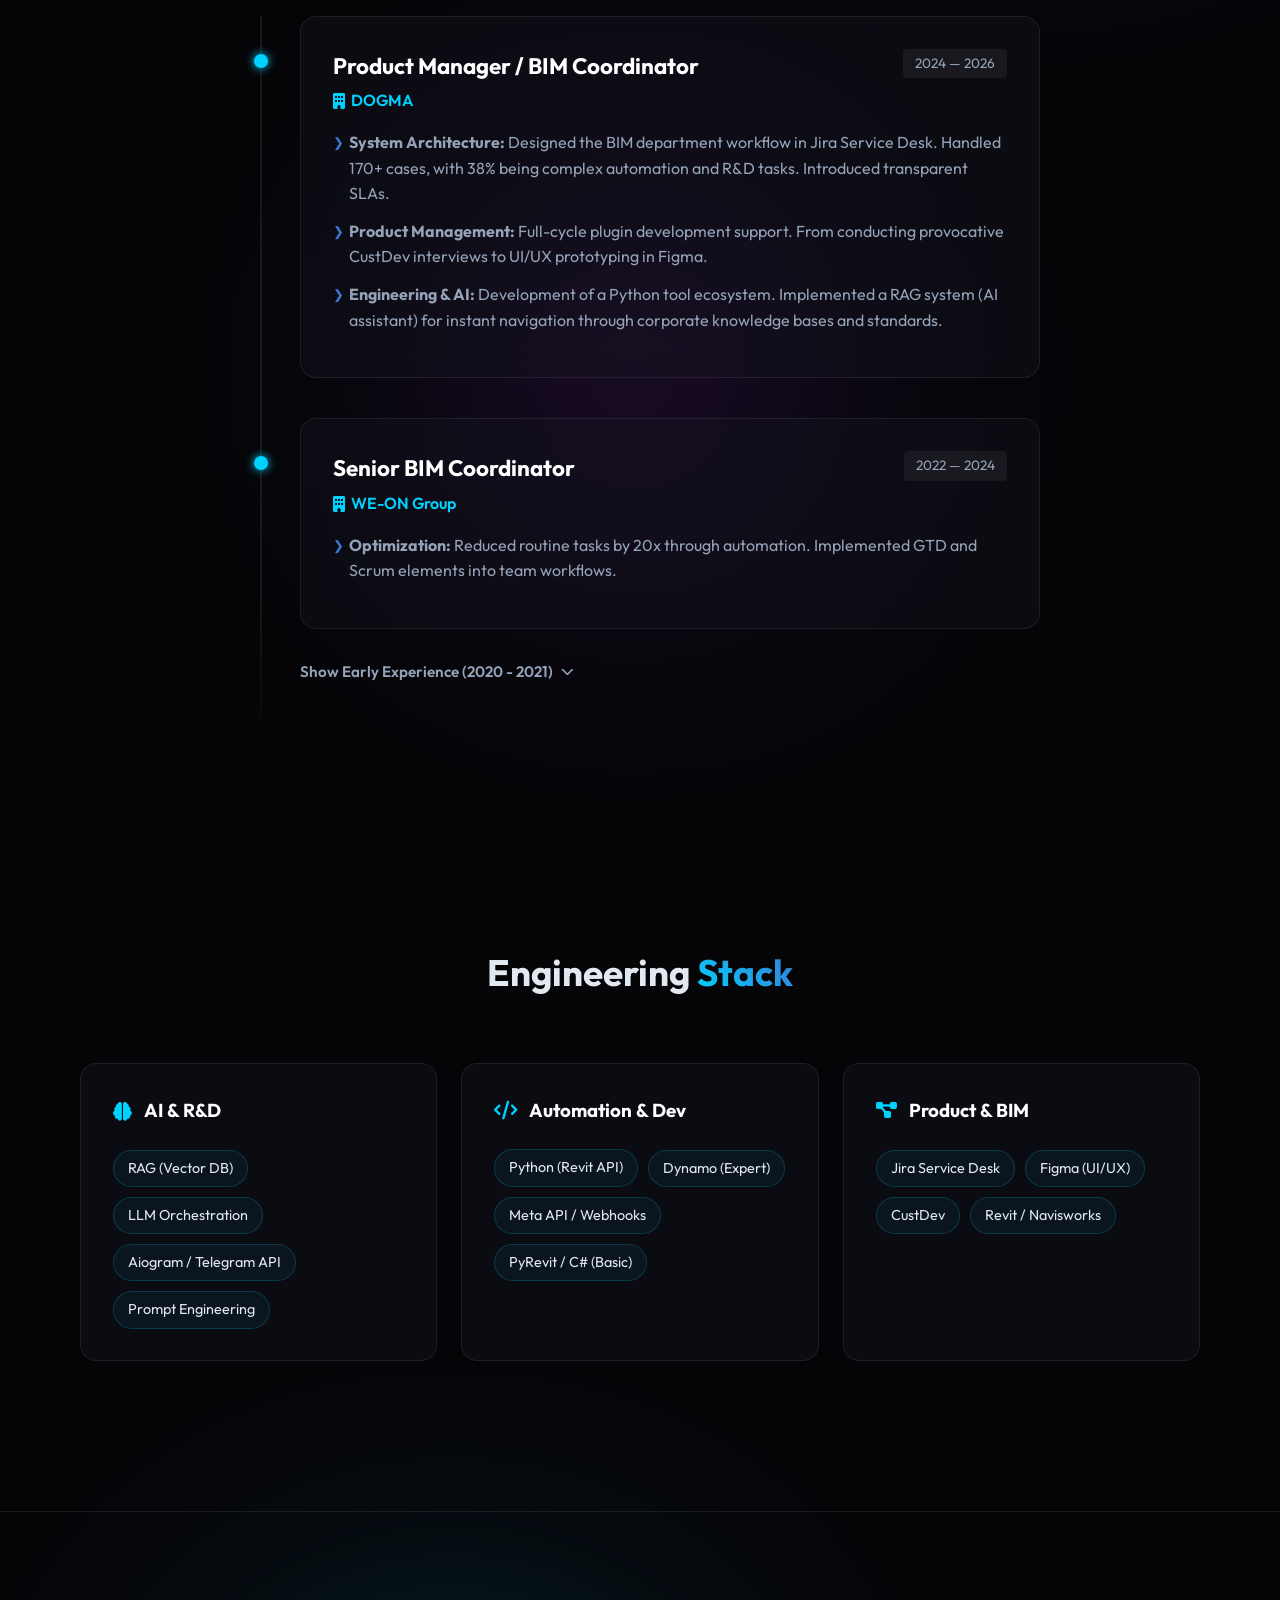
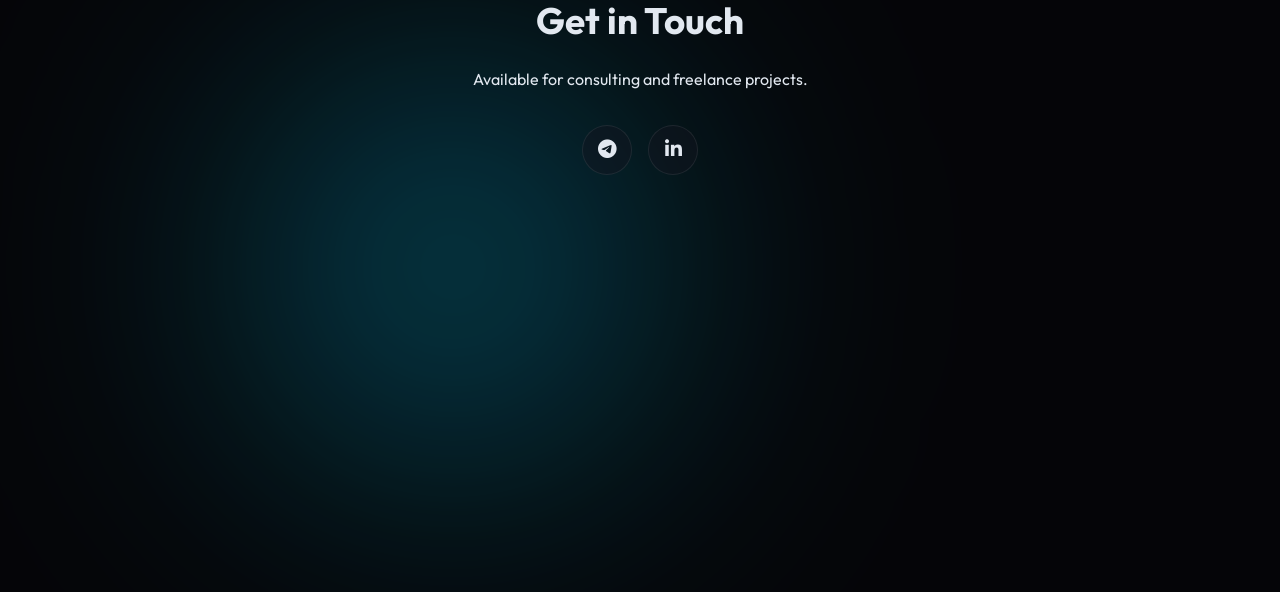
==== commit e0778af4: "style: Скорректировал старый и добавил новый заголовок раздела" ====
--- a/en.html
+++ b/en.html
@@ -96,6 +96,9 @@
     </header>
 
     <section id="stats" class="stats">
+        <div class="container fade-up" style="margin-bottom: 40px;">
+            <h2 class="section-title text-center">Professional <span class="accent">Impact</span></h2>
+        </div>
         <div class="container stats-grid delay-1 fade-up">
             <div class="stat-card glass-card">
                 <div class="stat-number">170+</div>
@@ -122,7 +125,7 @@
 
     <section id="experience" class="experience section-pad">
         <div class="container">
-            <h2 class="section-title fade-up">Strong <span class="accent">Background</span></h2>
+            <h2 class="section-title text-center fade-up">Strong <span class="accent">Background</span></h2>
 
             <div class="timeline">
                 <div class="timeline-item fade-up">
--- a/style.css
+++ b/style.css
@@ -123,7 +123,8 @@
 .container {
     max-width: 1200px;
     margin: 0 auto;
-    padding: 0 24px;
+    padding: 0 40px;
+    /* Increased for premium air */
 }
 
 .accent {
@@ -490,7 +491,8 @@
 /* --- Pixel-Perfect Unified Header --- */
 .nav-content {
     display: grid !important;
-    grid-template-columns: repeat(3, 1fr); /* 3 equal columns for absolute centering */
+    grid-template-columns: repeat(3, 1fr);
+    /* 3 equal columns for absolute centering */
     align-items: center;
     position: relative;
     width: 100%;
@@ -511,14 +513,16 @@
     justify-self: center;
     pointer-events: none;
     z-index: 5;
-    padding-bottom: 2px; /* Optical vertical correction */
+    padding-bottom: 2px;
+    /* Optical vertical correction */
 }
 
 .nav-right {
     display: flex;
     align-items: center;
     justify-self: end;
-    gap: 20px;
+    gap: 40px;
+    /* Matched to container padding for symmetry */
     z-index: 10;
 }
 
@@ -529,14 +533,13 @@
     gap: 8px;
     background: rgba(0, 210, 255, 0.05);
     border: 1px solid rgba(0, 210, 255, 0.15);
-    padding: 6px 16px 8px;
+    padding: 2px 16px 4px; /* Balanced for 28px height */
     border-radius: 20px;
     white-space: nowrap;
     opacity: 1 !important;
     pointer-events: auto;
-    min-height: 32px;
+    min-height: 28px; /* Unified height */
     transition: all 0.4s cubic-bezier(0.19, 1, 0.22, 1);
-    /* Smooth transitions for width/text changes */
     will-change: width, transform, opacity;
 }
 
@@ -544,9 +547,11 @@
     display: block !important;
     width: 8px !important;
     height: 8px !important;
-    aspect-ratio: 1 / 1 !important; /* Force equal dimensions */
+    aspect-ratio: 1 / 1 !important;
+    /* Force equal dimensions */
     background: #00ff88 !important;
-    border-radius: 50% !important; /* Force absolute circle */
+    border-radius: 50% !important;
+    /* Force absolute circle */
     box-shadow: 0 0 10px #00ff88, 0 0 20px rgba(0, 255, 136, 0.3);
     animation: statusPulse 1.5s infinite;
     flex-shrink: 0;
@@ -607,23 +612,21 @@
     display: flex;
     justify-content: center;
     align-items: center;
-    width: 45px;
-    height: 45px;
+    width: 28px; /* Matched to burger width */
+    height: 28px; /* Matched to burger height */
     text-decoration: none;
-    margin-right: 10px;
+    margin-right: 0;
 }
 
 .lang-bg {
     position: absolute;
-    font-size: 1.5rem;
+    font-size: 1.4rem; /* Larger halo for all-around visibility */
     font-weight: 900;
-    color: rgba(255, 255, 255, 0.25);
-    /* Increased background visibility */
-    transition: all 0.3s cubic-bezier(0.19, 1, 0.22, 1);
+    color: rgba(255, 255, 255, 0.15); 
+    transform: translateY(0); /* Centered with active lang */
     z-index: 1;
     pointer-events: none;
-    letter-spacing: 2px;
-    /* Wider for premium look */
+    letter-spacing: -1px;
 }
 
 .lang-fg {
@@ -632,8 +635,7 @@
     font-weight: 900;
     color: var(--accent-blue);
     text-shadow: 0 0 15px rgba(0, 210, 255, 0.6);
-    transform: translateY(-9px);
-    /* Deeper stack effect */
+    transform: translateY(0); /* Perfectly centered on top of the ghost text */
     z-index: 2;
     transition: all 0.3s ease;
 }
@@ -829,17 +831,20 @@
 }
 
 @media (max-width: 768px) {
-    .container {
-        padding: 0 16px !important;
+    .glass-nav .container {
+        padding: 0 12px !important; /* Unified 12px edge padding for header */
     }
 
     .nav-content {
-        padding: 0 4px !important;
+        padding: 0 !important;
     }
 
     .logo-img {
-        height: 28px !important;
-        /* Smaller for mobile */
+        height: 28px !important; /* Smaller for mobile */
+    }
+
+    .nav-right {
+        gap: 12px !important; /* Symmetric 12px gap */
     }
 
     .nav-status-container {
